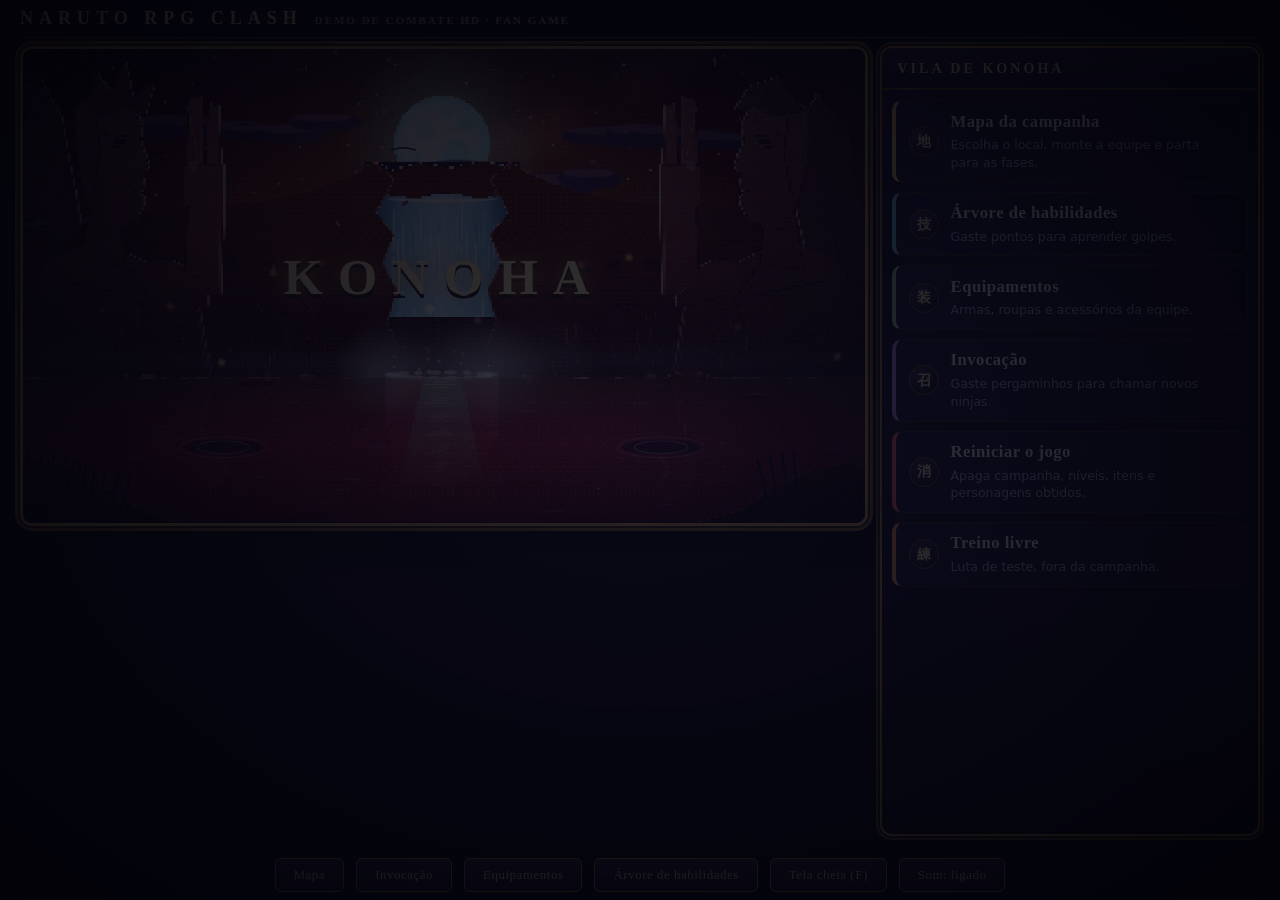
==== naruto-demo.html @ 9f5e8e9f "Animacoes dos inimigos comuns refeitas: salto em arco do lobo, mordida com sacudida, investida, faca" ====
<!doctype html>
<html lang="pt-BR">
<head>
<meta charset="utf-8">
<meta name="viewport" content="width=device-width,initial-scale=1">
<title>Naruto RPG Clash - Demo HD 3</title>
<link rel="stylesheet" href="style.css?v=mvbqlk3g">
</head>
<body>
<div id="app">
<h1>NARUTO RPG CLASH<small>DEMO DE COMBATE HD · FAN GAME</small></h1>
<div id="stage">
  <canvas id="c"></canvas>
  <div class="hud">
    <div class="pl"><canvas class="pt" id="ptS" width="96" height="96"></canvas><div class="inf"><b>SASUKE UCHIHA<i class="kaw" id="kawS" title="Kawarimi pronto: o próximo golpe será evitado">変わり身</i></b>
      <div class="row"><label>HP</label><div class="bar hp"><i class="ghost" id="hpSg" style="width:100%"></i><i class="v" id="hpS" style="width:100%"></i><span class="num" id="hpSn">100</span></div></div>
      <div class="row"><label>CK</label><div class="bar ck"><i class="v" id="ckS" style="width:100%"></i><span class="num" id="ckSn">100</span></div></div></div></div>
    <div class="vs">VS</div>
    <canvas id="ptK" width="96" height="96" hidden></canvas><canvas id="ptG" width="96" height="96" hidden></canvas><canvas id="ptM" width="96" height="96" hidden></canvas><canvas id="ptKa" width="96" height="96" hidden></canvas><canvas id="ptS0" width="96" height="96" hidden></canvas><div class="pl r"><canvas class="pt" id="ptN" width="96" height="96"></canvas><div class="inf"><b>NARUTO UZUMAKI<i class="kaw" id="kawN" title="Kawarimi pronto: o próximo golpe será evitado">変わり身</i></b>
      <div class="row"><label>HP</label><div class="bar hp"><i class="ghost" id="hpNg" style="width:100%"></i><i class="v" id="hpN" style="width:100%"></i><span class="num" id="hpNn">100</span></div></div>
      <div class="row"><label>CK</label><div class="bar ck"><i class="v" id="ckN" style="width:100%"></i><span class="num" id="ckNn">100</span></div></div>
      <div class="row sumrow" id="sumRow"><label>SAPO</label><div class="bar hp sm"><i class="v" id="smV" style="width:100%"></i><span class="num" id="smN">70</span></div></div></div></div>
  </div>
  <div id="banner"><div class="jp"></div><div class="nm"></div><div class="sb"></div></div>
  <div id="dmg"></div>
  <div id="ko"><b>K.O.</b><span>SASUKE VENCEU</span></div>
  <div id="speech"></div>
  <div id="toast"></div>
</div>
<div id="panel"><div id="cmdhead"></div><div id="hand"></div></div>
<div class="ctl"><button id="fsbtn">Tela cheia (F)</button><button id="rst">Resetar luta</button><button id="mute">Som: ligado</button><button id="sprbtn">Sasuke: pixel art</button><button id="nmbtn">Jogar como: Sasuke</button></div>
<div class="note">RPG de turno: escolha um comando no painel (ou tecle o número; Esc volta). Jutsu gasta chakra, Defender corta o próximo dano pela metade e Concentrar recupera chakra. Depois o Naruto contra-ataca. Quem zerar a vida do outro vence.</div>
</div>
<script src="pixel/pixgrid.js?v=mvbqlk3g"></script><script src="pixel/sasuke.js?v=mvbqlk3g"></script><script src="pixel/sasuke-guard.js?v=mvbqlk3g"></script><script src="pixel/sasuke-poses.js?v=mvbqlk3g"></script><script src="pixel/sasuke-idle.js?v=mvbqlk3g"></script><script src="pixel/sasuke-run.js?v=mvbqlk3g"></script><script src="pixel/sasuke-throw.js?v=mvbqlk3g"></script><script src="pixel/sasuke-between.js?v=mvbqlk3g"></script><script src="pixel/naruto.js?v=mvbqlk3g"></script><script src="pixel/naruto-bent.js?v=mvbqlk3g"></script><script src="pixel/naruto-fours.js?v=mvbqlk3g"></script><script src="pixel/naruto-run.js?v=mvbqlk3g"></script><script src="pixel/breath.js?v=mvbqlk3g"></script><script src="pixel/gamabunta.js?v=mvbqlk3g"></script><script src="pixel/sasuke-lv2.js?v=mvbqlk3g"></script><script src="pixel/sakura.js?v=mvbqlk3g"></script><script src="pixel/comuns.js?v=mvbqlk3g"></script><script src="pixel/itens.js?v=mvbqlk3g"></script><script src="pixel/kirigakure.js?v=mvbqlk3g"></script><script src="pixel/kakashi.js?v=mvbqlk3g"></script><script src="pixel/ninken.js?v=mvbqlk3g"></script>
<script src="js/00-data.js?v=mvbqlk3g"></script><script src="js/01-core.js?v=mvbqlk3g"></script>
<script src="js/02-characters.js?v=mvbqlk3g"></script>
<script src="js/03-sprites.js?v=mvbqlk3g"></script>
<script src="js/04-scenery.js?v=mvbqlk3g"></script>
<script src="js/05-poses.js?v=mvbqlk3g"></script>
<script src="js/06-attacks-basic.js?v=mvbqlk3g"></script>
<script src="js/07-soushuken.js?v=mvbqlk3g"></script>
<script src="js/08-mechanics.js?v=mvbqlk3g"></script>
<script src="js/09-curse-seal.js?v=mvbqlk3g"></script>
<script src="js/10-copy-jutsu.js?v=mvbqlk3g"></script>
<script src="js/11-kyubi.js?v=mvbqlk3g"></script>
<script src="js/12-state.js?v=mvbqlk3g"></script>
<script src="js/13-audio.js?v=mvbqlk3g"></script>
<script src="js/14-fx.js?v=mvbqlk3g"></script>
<script src="js/15-render.js?v=mvbqlk3g"></script>
<script src="js/16-commands.js?v=mvbqlk3g"></script><script src="js/17-skilltree.js?v=mvbqlk3g"></script><script src="js/18-inventory.js?v=mvbqlk3g"></script><script src="js/18b-map-art.js?v=mvbqlk3g"></script><script src="js/19-map.js?v=mvbqlk3g"></script><script src="js/20-sakura.js?v=mvbqlk3g"></script><script src="js/21-kakashi.js?v=mvbqlk3g"></script><script src="js/22-demonios.js?v=mvbqlk3g"></script><script src="js/23-gacha.js?v=mvbqlk3g"></script><script src="js/24-fase.js?v=mvbqlk3g"></script><script src="js/25-vila.js?v=mvbqlk3g"></script><script src="js/26-comuns.js?v=mvbqlk3g"></script>
</body>
</html>
---- style.css ----
*{box-sizing:border-box}
body{margin:0;background:#07060f;color:#e9e6ff;font-family:'Trebuchet MS','Segoe UI',sans-serif;min-height:100vh}
#app{max-width:1180px;margin:0 auto;padding:14px 16px 28px}
h1{margin:4px 0 10px;font:800 16px 'Trebuchet MS',Arial,sans-serif;letter-spacing:4px;color:#eef}
h1 small{font:600 11px 'Trebuchet MS',sans-serif;color:#6d6f96;letter-spacing:1px;margin-left:12px}
#stage{position:relative;width:100%;display:flex;flex-direction:column;background:#000;border:1px solid #2a2a48;border-radius:10px;overflow:hidden}
canvas#c{display:block;width:100%;height:auto}
/* ---------- HUD de RPG: placas com retrato, nome, HP e chakra numericos ---------- */
.roleN .hud{flex-direction:row-reverse}
.hud{position:relative;order:-1;display:flex;justify-content:space-between;gap:10px;padding:6px 10px;pointer-events:none;align-items:center;background:#0c0c18;border-bottom:1px solid #2a2a48} /* faixa propria acima do cenario: nao cobre os personagens */
.pl{width:42%;display:flex;gap:8px;align-items:center;padding:0}
.pl.r{flex-direction:row-reverse;text-align:right}
.pt{width:clamp(40px,5.4vw,60px);height:clamp(40px,5.4vw,60px);border-radius:6px;border:2px solid #cfd2ea;background:#000;flex:none;image-rendering:pixelated}
.pl.r .pt{border-color:#e9a25a}
.inf{flex:1;min-width:0}
.pl b{display:block;font:800 clamp(9px,1.1vw,12px) 'Trebuchet MS',Arial,sans-serif;letter-spacing:1.5px;color:#eef;margin-bottom:3px}
.row{display:flex;align-items:center;gap:5px;margin-top:2px}.pl.r .row{flex-direction:row-reverse}
.row label{font:700 8px 'Trebuchet MS',Arial,sans-serif;color:#8d90b8;letter-spacing:.5px;width:20px;flex:none;text-align:center}
.bar{position:relative;flex:1;height:12px;background:#181830;border-radius:3px;overflow:hidden}
.bar.ck{height:5px}
.bar.sm{height:6px}
.bar i{position:absolute;left:0;top:0;bottom:0;transition:width .35s}
.bar i.ghost{background:#ffd23a;transition:width .9s .5s}
.hp i.v{background:#4cc35a}
.ck i.v{background:#3f8cff}
.sm i.v{background:#e0902a}
.bar .num{position:absolute;left:0;right:0;top:50%;transform:translateY(-50%);text-align:center;font:800 9px 'Trebuchet MS',Arial,sans-serif;color:#fff;text-shadow:0 1px 1px #000,0 0 2px #000}
.bar.ck .num{display:none}
.pl.r .bar i{left:auto;right:0}
.roleN .pl .bar i{left:auto;right:0}.roleN .pl.r .bar i{left:0;right:auto}
.roleN .pl{flex-direction:row-reverse;text-align:right}.roleN .pl .row{flex-direction:row-reverse}
.roleN .pl.r{flex-direction:row;text-align:left}.roleN .pl.r .row{flex-direction:row}
.sumrow{display:none}.sumrow.on{display:flex}.sumrow label{color:#ffb347}
.vs{font:800 12px 'Trebuchet MS',Arial,sans-serif;letter-spacing:2px;color:#6d6f96}
#banner{position:absolute;left:0;top:26%;width:100%;pointer-events:none;opacity:0;padding-left:5%}
#banner.on{animation:ban 1.7s cubic-bezier(.2,.9,.2,1) forwards}
#banner .jp{font:900 clamp(40px,9vw,112px)/1 'Yu Mincho','MS Mincho','Noto Serif JP',serif;color:#fff;text-shadow:0 0 14px var(--bc),0 0 34px var(--bc),4px 4px 0 #000;transform:skewX(-8deg);display:inline-block}
#banner .nm{font:900 italic clamp(16px,3vw,36px) 'Arial Black',Impact,sans-serif;letter-spacing:4px;color:var(--bc);text-shadow:0 3px 0 #000,0 0 12px var(--bc);margin-top:2px;padding-left:6px}
#banner .sb{font:700 clamp(10px,1.4vw,16px) 'Trebuchet MS',sans-serif;color:#cfd6ff;letter-spacing:3px;text-transform:uppercase;padding-left:8px;text-shadow:0 2px 0 #000}
@keyframes ban{0%{opacity:0;transform:translateX(-80px)}12%{opacity:1;transform:translateX(0)}78%{opacity:1;transform:translateX(18px)}100%{opacity:0;transform:translateX(70px)}}
#dmg{position:absolute;left:70%;top:34%;font:900 italic clamp(30px,6vw,80px) 'Arial Black',Impact,sans-serif;color:#fff35a;-webkit-text-stroke:3px #000;paint-order:stroke fill;text-shadow:0 5px 0 #b02a00;opacity:0;pointer-events:none}
#dmg.on{animation:dm 1.3s ease-out forwards}
@keyframes dm{0%{opacity:0;transform:scale(2.4) translateY(10px)}12%{opacity:1;transform:scale(1) translateY(0)}70%{opacity:1;transform:translateY(-28px)}100%{opacity:0;transform:translateY(-48px)}}
#ko{position:absolute;left:0;right:0;top:30%;text-align:center;pointer-events:none;opacity:0}
#ko.on{animation:koa 3.2s ease-out forwards}
#ko b{display:block;font:900 italic clamp(60px,14vw,170px)/1 'Arial Black',Impact,sans-serif;color:#ff3b2e;-webkit-text-stroke:5px #000;paint-order:stroke fill;text-shadow:0 8px 0 #7a0a00,0 0 40px #ff3b2e}
#ko span{display:block;font:900 italic clamp(14px,3vw,34px) 'Arial Black',sans-serif;letter-spacing:6px;color:#fff;text-shadow:0 3px 0 #000,0 0 14px #7fd4ff;margin-top:6px}
@keyframes koa{0%{opacity:0;transform:scale(2.6)}10%{opacity:1;transform:scale(1)}16%{transform:scale(1.06)}22%{transform:scale(1)}85%{opacity:1}100%{opacity:.0;transform:scale(1)}}
#toast{position:absolute;left:50%;bottom:10px;transform:translateX(-50%);background:#000c;border:1px solid #6a5fb0;padding:6px 14px;border-radius:20px;font-size:13px;opacity:0;transition:opacity .25s;pointer-events:none}
#toast.on{opacity:1}
#speech{position:absolute;left:31%;top:18%;transform:translate(-50%,6px) scale(.8);background:#fff;color:#111;border:3px solid #000;border-radius:14px;padding:8px 16px;font:900 italic clamp(12px,2vw,24px) 'Arial Black',sans-serif;opacity:0;pointer-events:none;transition:opacity .18s,transform .18s;z-index:6;white-space:normal;width:max-content;max-width:64%;text-align:center;line-height:1.12}
#speech:after{content:'';position:absolute;left:var(--tl,34px);margin-left:-9px;bottom:-15px;border:9px solid transparent;border-top:12px solid #000;border-bottom:0}
#speech.on{opacity:1;transform:translate(-50%,0) scale(1)}
/* ---------- painel de comandos de RPG ---------- */
#panel{margin-top:12px;background:#0c0c18;border:1px solid #2a2a48;border-radius:10px;overflow:hidden}
#cmdhead{display:flex;align-items:center;gap:10px;padding:8px 14px;border-bottom:1px solid #2a2a48;font:800 12px 'Trebuchet MS',Arial,sans-serif;letter-spacing:2px;color:#eef;text-transform:uppercase}
#cmdhead span{margin-left:auto;font:600 11px 'Trebuchet MS',sans-serif;letter-spacing:.5px;color:#7d80a8;text-transform:none}
#cmdhead .back{pointer-events:auto;cursor:pointer;background:#232346;color:#fff;border:1px solid #5a5a9a;border-radius:6px;padding:5px 12px;font:800 12px 'Trebuchet MS',Arial,sans-serif;letter-spacing:.5px}
#cmdhead .back:hover{background:#34346a}
#cmdhead .back small{opacity:.6;font-weight:600;margin-left:4px}
#hand{display:grid;grid-template-columns:repeat(auto-fill,minmax(250px,1fr));gap:8px;padding:10px}
#hand .cmd{display:grid;grid-template-columns:28px 1fr auto;align-items:center;gap:10px;min-width:0;background:#15152a;border:1px solid #2a2a48;border-left:4px solid var(--cc,#7fd4ff);border-radius:7px;padding:8px 10px;cursor:pointer;transition:background .12s,border-color .12s;user-select:none;color:#eae6ff;text-align:left}
#hand .cmd:hover:not(:disabled){background:#1f1f3c;border-color:var(--cc,#7fd4ff)}
#hand .cmd:disabled{opacity:.38;cursor:default}
#hand .cmd .ic{width:24px;height:24px;border-radius:5px;background:#0a0a16;color:var(--cc,#7fd4ff);display:grid;place-items:center;font:800 12px 'Trebuchet MS',Arial,sans-serif}
#hand .cmd .tx{min-width:0}
#hand .cmd .tx b{display:block;font:800 13px 'Trebuchet MS',Arial,sans-serif;color:#fff;line-height:1.2}
#hand .cmd .tx small{display:block;margin-top:2px;font:400 11px/1.3 system-ui,sans-serif;color:#8f93bd}
#hand .cmd .cost{border-radius:5px;padding:2px 7px;background:#12284e;font:800 12px 'Trebuchet MS',Arial,sans-serif;color:#cfe8ff;text-align:center;line-height:1.1}
#hand .cmd .cost em{display:block;font:700 8px 'Trebuchet MS',sans-serif;letter-spacing:1px;color:#7fb4ff;font-style:normal}
.ctl{display:flex;justify-content:center;gap:10px;margin-top:16px;font-size:13px}
.ctl button{background:#1a1536;color:#cfc9ff;border:1px solid #5a4fa0;border-radius:6px;padding:6px 14px;cursor:pointer;font:inherit}
.ctl button:hover{background:#2a2350}
.note{text-align:center;color:#7d78a8;font-size:12px;margin-top:10px}
.kaw{display:none;margin-left:6px;padding:0 5px;font:800 9px 'Trebuchet MS',sans-serif;font-style:normal;letter-spacing:.5px;color:#2a1a08;background:#c9b27a;border-radius:3px;vertical-align:middle;text-shadow:none}
.kaw.on{display:inline-block}

#hand .cmd .tx b .el{font-style:normal;font:700 9px 'Trebuchet MS',Arial,sans-serif;letter-spacing:.5px;margin-left:8px;padding:1px 6px;border-radius:9px;color:var(--ec);border:1px solid var(--ec);vertical-align:middle;text-transform:uppercase}
/* ---------- arvore de habilidades (estilo RPG: medalhoes, linhas de energia, moldura dourada) ---------- */
#tree{position:fixed;inset:0;z-index:50;background:radial-gradient(#0a0a1acc,#020208f2);display:flex;align-items:center;justify-content:center;padding:12px}
#tree[hidden]{display:none}
#tree .tbox{width:min(1320px,96vw);height:min(840px,94vh);display:flex;flex-direction:column;background:radial-gradient(ellipse at 40% 30%,#1a1634,#0b0a18 70%);border:3px solid #b8924a;border-radius:14px;box-shadow:0 0 0 2px #2a1d08,0 0 0 5px #6e5424,0 0 50px #000;overflow:hidden}
#tree .thead{display:flex;align-items:center;gap:18px;padding:10px 16px;background:linear-gradient(#2a2140,#14102a);border-bottom:2px solid #6e5424;flex-wrap:wrap}
#tree .tabs{display:flex;gap:6px}
#tree .tab{background:#1a1630;color:#b9a97a;border:1px solid #6e5424;border-radius:4px;padding:6px 16px;font:700 13px Georgia,'Times New Roman',serif;cursor:pointer;letter-spacing:1px}
#tree .tab.on{background:linear-gradient(#6e5424,#3f300f);color:#ffe9b0;border-color:#e0b860}
#tree .lvl{display:flex;flex-direction:column;gap:3px;min-width:160px}
#tree .lvl b{font:700 15px Georgia,serif;color:#ffe9b0}
#tree .xp{height:8px;background:#0a0814;border:1px solid #6e5424;border-radius:4px;overflow:hidden}
#tree .xp i{display:block;height:100%;background:linear-gradient(#ffd97a,#c8801e)}
#tree .lvl small,#tree .pts small{color:#a89a78;font:600 10px Georgia,serif}
#tree .pts{text-align:center}#tree .pts b{display:block;font:700 24px Georgia,serif;color:#9ff0b8;line-height:1;text-shadow:0 0 10px #3fd070}
#tree .x{margin-left:auto;background:#2a1d08;color:#ffe9b0;border:1px solid #b8924a;border-radius:4px;padding:6px 12px;font:700 12px Georgia,serif;cursor:pointer}
#tree .tmain{display:flex;flex:1;min-height:0}#tree .tscroll{overflow:auto;flex:1;min-width:0}
#tree .tcanvas{position:relative;margin:0 auto}
#tree svg{position:absolute;left:0;top:0;pointer-events:none}
#tree svg path{fill:none;stroke:#3a3452;stroke-width:4;stroke-linecap:round}
#tree svg path.open{stroke:#b8924a;stroke-dasharray:2 7}
#tree svg path.on{stroke:#ffd97a;filter:drop-shadow(0 0 4px #ffb400)}
#tree .bh{position:absolute;top:14px;text-align:center;font:700 13px Georgia,serif;letter-spacing:3px;color:#b8924a;text-transform:uppercase}
#tree .bh:after{content:'';display:block;margin:6px auto 0;width:40px;height:2px;background:linear-gradient(90deg,transparent,#b8924a,transparent)}
#tree .nd{position:absolute;display:flex;flex-direction:column;align-items:center;gap:5px;background:none;border:0;padding:0;cursor:pointer;color:#e8e0c8}
#tree .nd b{font:700 12px Georgia,serif;text-align:center;line-height:1.15;max-width:118px;text-shadow:0 1px 3px #000}
#tree .orb{position:relative;width:70px;height:70px;border-radius:50%;display:grid;place-items:center;background:radial-gradient(circle at 35% 30%,color-mix(in srgb,var(--ec) 55%,#fff 10%),color-mix(in srgb,var(--ec) 40%,#0a0814) 60%,#0a0814);border:4px solid #6e5424;box-shadow:inset 0 0 14px #000,0 4px 10px #000;transition:transform .12s}
#tree .nd:hover .orb{transform:scale(1.08)}
#tree .gl{font:700 30px 'Yu Mincho','MS Mincho','Noto Serif JP',serif;color:#fff;text-shadow:0 0 8px var(--ec),0 2px 0 #000}
#tree .lv{position:absolute;right:-4px;bottom:-4px;min-width:22px;height:22px;border-radius:11px;background:#14102a;border:2px solid #6e5424;color:#ffe9b0;font:700 11px Georgia,serif;display:grid;place-items:center;font-style:normal}
#tree .nd.got .orb{border-color:#ffd97a;box-shadow:inset 0 0 14px #000,0 0 14px #ffb400aa}
#tree .nd.can .orb{border-color:#ffd97a;animation:orbp 1.4s ease-in-out infinite}
#tree .nd.can .lv{border-color:#ffd97a;background:#4a3508}
#tree .nd.lock .orb{filter:grayscale(.85) brightness(.5)}
#tree .nd.lock b{opacity:.55}
#tree .nd.sel .orb{outline:3px solid #fff;outline-offset:3px}
@keyframes orbp{0%,100%{box-shadow:inset 0 0 14px #000,0 0 6px #ffb40066}50%{box-shadow:inset 0 0 14px #000,0 0 22px #ffb400}}
#tree .tdev{display:flex;gap:8px;padding:6px 14px;background:#0a0814;justify-content:flex-end}
#tree .tdev button{background:transparent;color:#6d6f96;border:1px dashed #3a3a60;border-radius:4px;padding:3px 9px;font:600 10px Georgia,serif;cursor:pointer}
#tree .tside{width:400px;flex:none;overflow:auto;padding:16px 18px;border-left:2px solid #6e5424;background:linear-gradient(#1c1736,#100c22)}
#tree .pv{position:relative;border:2px solid #6e5424;border-radius:8px;background:#000;overflow:hidden;aspect-ratio:16/9}
#tree .pv canvas{display:block;width:100%;height:100%}
#tree .pvmsg{display:grid;place-items:center;height:100%;color:#a89a78;font:600 12px Georgia,serif;text-align:center;padding:10px}
#tree .pvtag{position:absolute;left:8px;top:6px;font:700 9px Georgia,serif;letter-spacing:2px;color:#ffe9b0;background:#000a;padding:2px 6px;border-radius:3px}
#tree .tside h3{margin:14px 0 6px;font:700 22px Georgia,serif;color:#ffe9b0}
#tree .chips{display:flex;gap:6px;margin-bottom:10px}#tree .chips .el{margin:0}
#tree .desc{margin:0 0 6px;font:400 14px/1.45 Georgia,serif;color:#e0d8c0}
#tree .tipo{margin:0 0 12px;font:italic 12px Georgia,serif;color:#a89a78}
#tree .stats{display:grid;grid-template-columns:repeat(4,1fr);gap:6px;margin-bottom:10px}
#tree .stats div{background:#0a0814;border:1px solid #3a2f14;border-radius:6px;padding:6px 4px;text-align:center}
#tree .stats small{display:block;font:600 9px Georgia,serif;color:#a89a78;text-transform:uppercase;letter-spacing:.5px}
#tree .stats b{font:700 15px Georgia,serif;color:#ffe9b0}
#tree .elx{display:flex;flex-direction:column;gap:3px;margin-bottom:10px;font:600 12px Georgia,serif;color:#a89a78}
#tree .elx .g{color:#9ff0b8}#tree .elx .r{color:#ff9a8a}
#tree .req small{font:600 10px Georgia,serif;color:#a89a78;text-transform:uppercase;letter-spacing:1px}
#tree .req ul{list-style:none;margin:4px 0 14px;padding:0;font:600 12px Georgia,serif}
#tree .req li:before{content:'● ';font-size:9px}#tree .req li.y{color:#9ff0b8}#tree .req li.n{color:#ff9a8a}
#tree .act{margin-top:4px}
#tree .tdev .lg{margin-right:auto;font:600 10px Georgia,serif;color:#a89a78;display:flex;align-items:center;gap:6px}
#tree .tdev .lg i{display:inline-block;width:10px;height:10px;border-radius:50%;margin-left:8px}
#tree .tdev .lg .a{background:#ffd97a}#tree .tdev .lg .b{background:#3fd070}#tree .tdev .lg .c{background:#444}

/* ---------- equipamentos e mochila ---------- */
#inv{position:fixed;inset:0;z-index:50;background:radial-gradient(#0a0a1acc,#020208f2);display:flex;align-items:center;justify-content:center;padding:12px}
#inv[hidden]{display:none}
#inv .ibox{width:min(1180px,96vw);height:min(760px,94vh);display:flex;flex-direction:column;background:radial-gradient(ellipse at 40% 30%,#1a1634,#0b0a18 70%);border:3px solid #b8924a;border-radius:14px;box-shadow:0 0 0 2px #2a1d08,0 0 0 5px #6e5424,0 0 50px #000;overflow:hidden}
#inv .thead{display:flex;align-items:center;gap:18px;padding:10px 16px;background:linear-gradient(#2a2140,#14102a);border-bottom:2px solid #6e5424}
#inv .tabs{display:flex;gap:6px}
#inv .tab{background:#1a1630;color:#b9a97a;border:1px solid #6e5424;border-radius:4px;padding:6px 16px;font:700 13px Georgia,serif;cursor:pointer;letter-spacing:1px}
#inv .tab.on{background:linear-gradient(#6e5424,#3f300f);color:#ffe9b0;border-color:#e0b860}
#inv .ryo{text-align:center;margin-left:12px}#inv .ryo b{display:block;font:700 22px Georgia,serif;color:#ffd97a;line-height:1}#inv .ryo small{color:#a89a78;font:600 10px Georgia,serif}
#inv .x{margin-left:auto;background:#2a1d08;color:#ffe9b0;border:1px solid #b8924a;border-radius:4px;padding:6px 12px;font:700 12px Georgia,serif;cursor:pointer}
#inv .imain{display:flex;flex:1;min-height:0}
#inv .ileft{width:430px;flex:none;padding:16px 18px;border-right:2px solid #6e5424;overflow:auto;background:linear-gradient(#1c1736,#100c22)}
#inv .who{display:flex;align-items:center;gap:14px;margin-bottom:14px}
#inv .who canvas{width:84px;height:84px;border:3px solid #b8924a;border-radius:8px;image-rendering:pixelated;background:#000}
#inv .who h3{margin:0;font:700 20px Georgia,serif;color:#ffe9b0}#inv .who small{color:#a89a78;font:600 12px Georgia,serif}
#inv .slots{display:flex;flex-direction:column;gap:8px;margin-bottom:14px}
#inv .slot{position:relative;display:flex;align-items:center;gap:12px;text-align:left;background:#0e0c1e;border:2px solid var(--rc);border-radius:8px;padding:8px 12px;cursor:pointer;color:#e8e0c8}
#inv .slot:hover{background:#171432}
#inv .slot .si{width:46px;height:46px;border-radius:50%;display:grid;place-items:center;background:radial-gradient(circle at 35% 30%,#3a3050,#0a0814);border:2px solid var(--rc);font:700 24px 'Yu Mincho','MS Mincho',serif;color:#fff}
#inv .slot:not(.full) .si{color:#6e5424;font-size:22px}
#inv .slot small{display:block;font:600 10px Georgia,serif;color:#a89a78;text-transform:uppercase;letter-spacing:1px}
#inv .slot b{display:block;font:700 14px Georgia,serif;color:#fff}#inv .slot em{display:block;font:italic 11px Georgia,serif;color:#9ff0b8;font-style:normal}
#inv .slot .rm{position:absolute;right:10px;top:8px;color:#a89a78;font-style:normal;font-size:12px}
#inv .sum{background:#0a0814;border:1px solid #3a2f14;border-radius:8px;padding:10px 14px}
#inv h5{margin:0 0 8px;font:700 11px Georgia,serif;color:#b8924a;text-transform:uppercase;letter-spacing:2px}
#inv .sum .row{display:flex;justify-content:space-between;padding:3px 0;font:600 13px Georgia,serif;color:#cfc6a8;border-bottom:1px solid #1c1730}
#inv .sum .row b{color:#ffe9b0}#inv .sum .row i{font-style:normal;font-weight:700}#inv .up{color:#9ff0b8}#inv .dn{color:#ff9a8a}
#inv .iright{flex:1;min-width:0;display:flex;flex-direction:column;padding:16px 18px}
#inv .grid{display:grid;grid-template-columns:repeat(auto-fill,minmax(150px,1fr));gap:10px;overflow:auto;flex:1;align-content:start}
#inv .it{position:relative;display:flex;flex-direction:column;align-items:center;gap:3px;background:#0e0c1e;border:2px solid var(--rc);border-radius:10px;padding:12px 6px 8px;cursor:pointer;color:#e8e0c8}
#inv .it:hover{background:#171432}#inv .it.sel{outline:3px solid #fff;outline-offset:2px}#inv .it.no{opacity:.4}
#inv .it .gi{width:50px;height:50px;border-radius:50%;display:grid;place-items:center;background:radial-gradient(circle at 35% 30%,#3a3050,#0a0814);border:2px solid var(--rc);font:700 26px 'Yu Mincho','MS Mincho',serif;color:#fff;margin-bottom:3px}
#inv .it b{font:700 12px Georgia,serif;text-align:center;line-height:1.15}#inv .it small{font:600 10px Georgia,serif;color:#a89a78}
#inv .it .qt{position:absolute;right:8px;top:6px;font:700 12px Georgia,serif;color:#ffd97a;font-style:normal}
#inv .idet{display:flex;align-items:center;gap:14px;border-top:2px solid #6e5424;margin-top:12px;padding-top:12px;min-height:100px}
#inv .idet h4{margin:0 0 2px;font:700 17px Georgia,serif}#inv .idet small,#inv .hint{color:#a89a78;font:600 11px Georgia,serif;margin:0}
#inv .idet p{margin:5px 0 0;font:400 13px Georgia,serif;color:#cfc6a8}#inv .idet .eff{color:#9ff0b8;font-weight:600}
#inv .dtx{flex:1}
#inv .learn{background:linear-gradient(#e0b860,#9a6e1e);color:#241606;border:2px solid #ffe9b0;border-radius:6px;padding:9px 18px;font:700 14px Georgia,serif;cursor:pointer}
#inv .why{color:#e8b050;font:700 12px Georgia,serif}#inv .why.lock{margin:10px 0 0}
#inv .tdev{display:flex;gap:8px;padding:6px 14px;background:#0a0814;justify-content:flex-end}
#inv .tdev button{background:transparent;color:#6d6f96;border:1px dashed #3a3a60;border-radius:4px;padding:3px 9px;font:600 10px Georgia,serif;cursor:pointer}

/* ---------- mapa da campanha ---------- */
#map{position:fixed;inset:0;z-index:60;background:radial-gradient(#0a0a1acc,#020208f2);display:flex;align-items:center;justify-content:center;padding:12px}
#map[hidden]{display:none}
#map .mbox{width:min(1380px,98vw);height:min(800px,96vh);display:flex;flex-direction:column;background:#0b0a18;border:3px solid #b8924a;border-radius:14px;box-shadow:0 0 0 2px #2a1d08,0 0 0 5px #6e5424,0 0 50px #000;overflow:hidden}
#map .thead{display:flex;align-items:center;gap:20px;padding:10px 16px;background:linear-gradient(#2a2140,#14102a);border-bottom:2px solid #6e5424}
#map .thead h2{margin:0;font:700 18px Georgia,serif;color:#ffe9b0;letter-spacing:2px}
#map .ryo{text-align:center}#map .ryo b{display:block;font:700 20px Georgia,serif;color:#ffd97a;line-height:1}#map .ryo small{color:#a89a78;font:600 10px Georgia,serif}
#map .ptl{display:flex;gap:16px;font:600 13px Georgia,serif;color:#cfc6a8}#map .ptl b{color:#ffe9b0}#map .ptl i{font-style:normal;color:#9ff0b8}
#map .x{margin-left:auto;background:#2a1d08;color:#ffe9b0;border:1px solid #b8924a;border-radius:4px;padding:6px 12px;font:700 12px Georgia,serif;cursor:pointer}
#map .mmain{display:flex;flex:1;min-height:0}
#map .mwrap{flex:1;min-width:0;display:flex;align-items:center;justify-content:center;background:#06101e}
#map canvas{width:100%;height:auto;max-height:100%;display:block}
#map .mside{width:380px;flex:none;padding:16px 18px;border-left:2px solid #6e5424;background:linear-gradient(#1c1736,#100c22);overflow:auto}
#map .mside h3{margin:0 0 6px;font:700 24px Georgia,serif;color:#ffe9b0}
#map .tag{display:inline-block;font:700 10px Georgia,serif;letter-spacing:2px;text-transform:uppercase;padding:2px 9px;border-radius:10px;margin-bottom:10px;border:1px solid}
#map .tag.cleared{color:#9ff0b8;border-color:#2c8a4c}#map .tag.open{color:#ffd97a;border-color:#b8924a}#map .tag.locked{color:#a8a8b8;border-color:#555}
#map .desc{margin:0 0 12px;font:400 14px/1.45 Georgia,serif;color:#e0d8c0}
#map .enc{background:#0a0814;border:1px solid #3a2f14;border-radius:8px;padding:10px 14px;margin-bottom:12px}
#map .enc small,#map .lab{font:600 10px Georgia,serif;color:#a89a78;text-transform:uppercase;letter-spacing:1px}
#map .enc h4{margin:2px 0 6px;font:700 17px Georgia,serif;color:#fff}#map .enc .lvl{font:600 11px Georgia,serif;color:#ffd97a;margin-left:6px}
#map .chips{display:flex;gap:6px;margin-bottom:8px}
#map .el{font-style:normal;font:700 9px Georgia,serif;padding:1px 7px;border-radius:9px;color:var(--ec);border:1px solid var(--ec);text-transform:uppercase}
#map .stats{display:grid;grid-template-columns:repeat(4,1fr);gap:6px;margin-bottom:8px}
#map .stats div{background:#14102a;border-radius:6px;padding:5px 2px;text-align:center}#map .stats small{display:block;font:600 9px Georgia,serif;color:#a89a78}#map .stats b{font:700 14px Georgia,serif;color:#ffe9b0}
#map .tip{margin:0;font:italic 12px Georgia,serif;color:#9ff0b8}
#map .party{display:grid;grid-template-columns:1fr 1fr;gap:6px;margin:6px 0 14px}
#map .hero{background:#0e0c1e;border:2px solid #3a2f14;border-radius:8px;padding:8px;text-align:left;color:#e8e0c8;font-family:Georgia,serif;cursor:pointer}
#map .hero b{display:block;font-size:14px}#map .hero small{color:#a89a78;font-size:11px}
#map .hero.on{border-color:#ffd97a;background:#2a2108}#map .hero.empty{opacity:.4;cursor:default;border-style:dashed}
#map .act{display:flex;flex-direction:column;gap:8px}
#map .learn{background:linear-gradient(#e0b860,#9a6e1e);color:#241606;border:2px solid #ffe9b0;border-radius:6px;padding:10px 18px;font:700 14px Georgia,serif;cursor:pointer}
#map .learn.alt{background:linear-gradient(#5a5a9a,#34346a);color:#fff;border-color:#9a9ad0}
#map .why{color:#e8b050;font:700 12px Georgia,serif}#map .hint{color:#a89a78;font:600 12px Georgia,serif}
#map .tdev{display:flex;gap:8px;padding:6px 14px;background:#0a0814;justify-content:flex-end}
#map .tdev .lg{margin-right:auto;font:600 10px Georgia,serif;color:#a89a78;display:flex;align-items:center;gap:6px}
#map .tdev .lg i{display:inline-block;width:10px;height:10px;border-radius:50%;margin-left:8px}#map .tdev .lg .a{background:#ffd97a}#map .tdev .lg .b{background:#fff2c0}#map .tdev .lg .c{background:#444}
#map .tdev button{background:transparent;color:#6d6f96;border:1px dashed #3a3a60;border-radius:4px;padding:3px 9px;font:600 10px Georgia,serif;cursor:pointer}

/* raridade na arvore: anel do medalhao na cor da raridade */
#tree .orb{border-color:var(--rc,#6e5424)}
#tree .nd.got .orb{border-color:var(--rc);box-shadow:inset 0 0 14px #000,0 0 14px var(--rc)}
#tree .nd.can .orb{border-color:var(--rc)}
#tree .nd .rr{font:700 10px Georgia,serif;color:var(--rc);letter-spacing:.5px}

#map .stats{grid-template-columns:repeat(3,1fr)}
/* ---------- layout de PC em tela cheia: o cenario ocupa o maximo da tela e os comandos ficam numa coluna a direita ---------- */
html,body{height:100%}
body{overflow:hidden}
#app{max-width:none;height:100vh;margin:0;padding:8px 12px;display:grid;grid-template-columns:auto minmax(320px,380px);grid-template-rows:auto minmax(0,1fr) auto;gap:8px 12px;justify-content:center;align-content:start}
#app>h1{grid-column:1/-1;margin:0}
#stage{grid-column:1;grid-row:2;align-self:start;width:min(calc(100vw - 440px),calc((100vh - 190px)*16/9))}
canvas#c{width:100%;height:auto}
#app>.ctl{flex-wrap:wrap}
#panel{grid-column:2;grid-row:2;margin-top:0;display:flex;flex-direction:column;min-height:0;max-height:calc(100vh - 110px)}
#hand{grid-template-columns:1fr;overflow:auto;flex:1;min-height:0}
#app>.ctl{grid-column:1/-1;grid-row:3;margin-top:0}
#app>.note{display:none}
#tree .tbox,#inv .ibox,#map .mbox{width:calc(100vw - 24px);height:calc(100vh - 24px)}
#map .mside,#tree .tside{width:420px}
.crar{font-style:normal;font-size:10px;font-weight:700;letter-spacing:.04em;text-transform:uppercase;color:var(--rc);border:1px solid var(--rc);border-radius:4px;padding:0 5px;margin-left:4px;vertical-align:middle;background:rgba(0,0,0,.3)}
#map .hero .crar{display:inline-block;margin:3px 0 0}

/* invocacao (gacha) */
#gacha{position:fixed;inset:0;z-index:62;background:radial-gradient(#0a0a1acc,#020208f2);display:flex;align-items:center;justify-content:center;padding:12px}
#gacha[hidden]{display:none}
#gacha .gbox{width:min(1100px,98vw);height:min(680px,96vh);display:flex;flex-direction:column;background:#0b0a18;border:3px solid #b8924a;border-radius:14px;box-shadow:0 0 0 2px #2a1d08,0 0 0 5px #6e5424,0 0 50px #000;overflow:hidden}
#gacha .thead{display:flex;align-items:center;gap:20px;padding:10px 16px;background:linear-gradient(#2a2140,#14102a);border-bottom:2px solid #6e5424}
#gacha .thead h2{margin:0;font:700 18px Georgia,serif;color:#ffe9b0;letter-spacing:2px;flex:1}
#gacha .gscr{text-align:center;color:#ffe9b0}#gacha .gscr b{font:700 22px Georgia,serif;display:block}#gacha .gscr small{color:#a89868}
#gacha .x{background:#2a1d08;color:#ffe9b0;border:1px solid #6e5424;border-radius:8px;padding:6px 12px;cursor:pointer}
#gacha .gmain{flex:1;display:flex;gap:14px;padding:14px;min-height:0;flex-wrap:wrap;overflow:auto}
#gacha .gleft{flex:2 1 420px;display:flex;flex-direction:column;gap:12px;min-width:0}
#gacha .gres{flex:1;display:flex;flex-wrap:wrap;gap:10px;align-content:flex-start;justify-content:center;padding:10px;background:#100e20;border:1px solid #3a2f14;border-radius:10px;min-height:200px}
#gacha .gc{width:104px;display:flex;flex-direction:column;align-items:center;gap:2px;padding:8px 4px;background:#171430;border:2px solid var(--rc);border-radius:10px;box-shadow:0 0 14px var(--rc);animation:gcin .45s both;animation-delay:var(--d)}
#gacha .gc.new{background:#241c10}#gacha .gc b{color:#fff;font-size:13px}#gacha .gc em{font-style:normal;font-size:11px}#gacha .gc small{color:#c8c0a0;font-size:10px}
@keyframes gcin{from{opacity:0;transform:scale(.4) rotate(-8deg)}to{opacity:1;transform:none}}
#gacha .gpt{width:64px;height:64px;image-rendering:pixelated;background:#0a0818;border-radius:8px}
#gacha .gact{display:flex;gap:10px}#gacha .gact button{flex:1}#gacha .gact small{display:block;opacity:.7;font-size:11px}
#gacha .gact button:disabled{opacity:.4;cursor:not-allowed}
#gacha .gside{flex:1 1 280px;min-width:0;color:#d8d0b8}#gacha .gside h4{margin:4px 0 6px;color:#ffe9b0;font-family:Georgia,serif}
#gacha .pity{margin-bottom:8px}#gacha .pity small{color:#a89868}#gacha .pity b{display:block;color:#fff}
#gacha .bar{height:8px;background:#201a30;border-radius:5px;overflow:hidden;margin-top:3px}#gacha .bar i{display:block;height:100%;background:#4aa8ff}#gacha .bar.leg i{background:#ffa43a}
#gacha .hint{color:#a89f84;font-size:12px;line-height:1.4}
#gacha .glist{display:flex;flex-wrap:wrap;gap:8px}
#gacha .gr{width:96px;display:flex;flex-direction:column;align-items:center;padding:6px 3px;background:#14112a;border:1px solid var(--rc);border-radius:8px;font-size:11px;text-align:center}
#gacha .gr.lk{opacity:.5;filter:grayscale(.7)}#gacha .gr b{color:#fff}#gacha .gr em{font-style:normal}#gacha .gr small{color:#c8c0a0}

/* fases em duelos */
#map .foes{display:flex;flex-direction:column;gap:6px;margin:8px 0}
#map .foe{display:flex;align-items:center;gap:8px;background:#0e0c1e;border:1px solid #3a2f14;border-radius:8px;padding:6px 8px}
#map .foe .fi{flex:1;min-width:0}#map .foe .fi b{display:block;color:#fff;font-size:13px}#map .foe .fi small{color:#a89a78;font-size:11px}
#map .foe select{background:#1a1530;color:#ffe9b0;border:1px solid #6e5424;border-radius:6px;padding:4px;font-size:12px}
#map .foe .learn{padding:5px 10px;font-size:12px}
#map .foe.done{opacity:.5}#map .foe .ok{color:#7ad070;font-size:12px}
#map .tm{display:grid;grid-template-columns:1fr 1fr;gap:6px;margin:6px 0 12px}
#map .tu{background:#0e0c1e;border:1px solid #3a2f14;border-radius:8px;padding:6px 8px}#map .tu b{color:#fff;font-size:13px;display:block}#map .tu small{color:#a89a78;font-size:11px}
#map .tu .bar{height:6px;background:#201a30;border-radius:4px;overflow:hidden;margin-top:3px}#map .tu .bar i{display:block;height:100%;background:#7ad070}
#map .tu.dead{opacity:.45;filter:grayscale(1)}

/* icones de itens */
.ico{image-rendering:pixelated;width:100%;height:100%;object-fit:contain;display:block}
.ico.sm{width:28px;height:28px;display:inline-block;vertical-align:middle}.ico.big{width:64px;height:64px;float:left;margin:0 12px 6px 0;background:radial-gradient(circle at 35% 30%,#3a3050,#0a0814);border:2px solid #6e5424;border-radius:10px;padding:4px}
#inv .slot .si,#inv .it .gi{border-radius:10px;padding:5px;box-shadow:0 0 10px -2px var(--rc),inset 0 0 8px #000;font-size:22px}
#inv .slot .si{width:50px;height:50px}#inv .it .gi{width:58px;height:58px}
#map .lt{display:inline-flex;align-items:center;margin-left:6px;color:#ffd97a}

/* confirmacao e efeito de invocacao */
#gcf{position:absolute;inset:0;z-index:5;background:#000a;display:flex;align-items:center;justify-content:center}
#gcf .gcfbox{background:linear-gradient(#241c3a,#120e22);border:2px solid #b8924a;border-radius:12px;padding:22px 28px;max-width:380px;text-align:center;color:#e8e0c8;box-shadow:0 0 0 3px #2a1d08,0 10px 40px #000;animation:gcin .25s both}
#gcf h3{margin:0 0 10px;font:700 22px Georgia,serif;color:#ffe9b0}#gcf p{margin:6px 0;font-size:14px}#gcf .sm{font-size:12px;color:#a89f84}#gcf b{color:#ffd97a}
#gcf .gcfact{display:flex;gap:10px;margin-top:16px}#gcf .gcfact button{flex:1}
#gsum{position:absolute;inset:0;z-index:6;cursor:pointer;transition:opacity .4s}#gsum.out{opacity:0;pointer-events:none}#gsum canvas{width:100%;height:100%;display:block}
#gsum button{position:absolute;right:18px;bottom:16px;background:#1a1530cc;color:#ffe9b0;border:1px solid #6e5424;border-radius:8px;padding:6px 14px;cursor:pointer}
#gacha .gc{position:relative;overflow:visible}
#gacha .gc .gb{position:absolute;inset:-14px;border-radius:50%;background:radial-gradient(circle,var(--rc),transparent 65%);opacity:0;pointer-events:none;animation:gcburst .9s ease-out both;animation-delay:var(--d);z-index:-1}
@keyframes gcburst{0%{opacity:0;transform:scale(.3)}25%{opacity:.9}100%{opacity:0;transform:scale(1.9)}}
#gacha .gc.r4{box-shadow:0 0 22px var(--rc),0 0 6px var(--rc) inset}#gacha .gc.r5{box-shadow:0 0 34px var(--rc),0 0 10px var(--rc) inset;animation:gcin .45s both,gcglow 1.4s ease-in-out infinite;animation-delay:var(--d),calc(var(--d) + .5s)}
@keyframes gcglow{50%{filter:brightness(1.35)}}
#gacha .gc.new small{color:#ffd97a;font-weight:700;animation:gcpulse 1s ease-in-out infinite}
@keyframes gcpulse{50%{transform:scale(1.15)}}
#gacha .learn{background:linear-gradient(#e0b860,#9a6e1e);color:#241606;border:2px solid #ffe9b0;border-radius:6px;padding:12px 18px;font:700 15px Georgia,serif;cursor:pointer;transition:transform .12s,filter .12s}
#gacha .learn:hover:not(:disabled){transform:translateY(-1px);filter:brightness(1.12)}
#gacha .learn.alt{background:linear-gradient(#5a5a9a,#34346a);color:#fff;border-color:#9a9ad0}
/* ===== acabamento do HUD: tema pergaminho dourado, igual aos paineis (mapa, mochila, arvore, invocacao) ===== */
h1{font:700 18px Georgia,'Times New Roman',serif;letter-spacing:6px;color:#ffe9b0;text-shadow:0 0 12px #b8924a66,0 2px 0 #000;border-bottom:1px solid #6e5424;padding-bottom:8px}
h1 small{font:600 11px Georgia,serif;color:#a89a78;letter-spacing:2px}
#stage{border:3px solid #b8924a;border-radius:12px;box-shadow:0 0 0 2px #2a1d08,0 0 0 5px #6e5424,0 8px 30px #000}
.hud{background:linear-gradient(#2a2140,#14102a);border-bottom:2px solid #6e5424;padding:8px 12px}
.pt{border:2px solid #e0b860;border-radius:8px;box-shadow:0 0 0 2px #2a1d08,0 0 12px #b8924a55}
.pl.r .pt{border-color:#e08a4a;box-shadow:0 0 0 2px #2a1d08,0 0 12px #e08a4a66}
.pl b{font:700 clamp(10px,1.2vw,13px) Georgia,serif;letter-spacing:2px;color:#ffe9b0;text-shadow:0 1px 0 #000}
.bar{height:13px;background:#0a0814;border:1px solid #6e5424;border-radius:4px;box-shadow:inset 0 2px 4px #000a}
.bar.ck,.bar.sm{height:7px}
.bar i.v{background-image:linear-gradient(rgba(255,255,255,.3),rgba(255,255,255,0) 55%,rgba(0,0,0,.25))}
.row label{color:#b8924a;font-family:Georgia,serif}
.vs{font:700 14px Georgia,serif;color:#e0b860;text-shadow:0 0 8px #b8924a88}
#panel{border:2px solid #b8924a;border-radius:12px;background:linear-gradient(#171230,#0d0b1c);box-shadow:0 0 0 2px #2a1d08,0 0 0 4px #6e5424}
#cmdhead{background:linear-gradient(#2a2140,#14102a);border-bottom:2px solid #6e5424;font:700 13px Georgia,serif;color:#ffe9b0;letter-spacing:3px}
#cmdhead span{color:#a89a78;font-family:Georgia,serif}
#cmdhead .back{background:#2a1d08;border-color:#b8924a;color:#ffe9b0;font-family:Georgia,serif}
#hand .cmd{background:linear-gradient(90deg,#1c1738,#14112a);border:1px solid #3a2f14;border-left:4px solid var(--cc,#e0b860)}
#hand .cmd:hover:not(:disabled){background:linear-gradient(90deg,#2a2250,#1c1738);border-color:var(--cc,#e0b860);box-shadow:0 0 14px -4px var(--cc,#e0b860)}
#hand .cmd .ic{background:radial-gradient(circle at 35% 30%,#3a3050,#0a0814);border:1px solid #6e5424;color:#ffe9b0;font-family:Georgia,serif;border-radius:50%;width:26px;height:26px}
#hand .cmd .tx b{font-family:Georgia,serif;letter-spacing:.5px}
#hand .cmd .cost{background:linear-gradient(#1a3a78,#12284e);border:1px solid #3a6ac0}
.ctl button{background:linear-gradient(#2a2140,#14102a);color:#ffe9b0;border:1px solid #b8924a;border-radius:6px;font-family:Georgia,serif;letter-spacing:.5px}
.ctl button:hover{background:linear-gradient(#3a2e5a,#1e1838);box-shadow:0 0 10px #b8924a55}
#toast{background:linear-gradient(#241c3a,#120e22);border:1px solid #b8924a;color:#ffe9b0;font-family:Georgia,serif;box-shadow:0 4px 18px #000}
/* palco estreito: as duas placas do HUD ficam uma sobre a outra, com as barras legiveis */
#stage{container-type:inline-size}
@container (max-width:460px){.hud,.roleN .hud{flex-direction:column;align-items:stretch;gap:6px}.pl,.roleN .pl,.roleN .pl.r,.pl.r{width:100%}.vs{display:none}.pt{width:34px;height:34px}.pl b{margin-bottom:1px}}

/* ===== leitura melhorada: HUD de batalha, comandos e invocacao em tamanhos maiores ===== */
:root{--cw:clamp(380px,28vw,540px)}
#app{grid-template-columns:auto var(--cw)}
#stage{width:min(calc(100vw - var(--cw) - 52px),calc((100vh - 190px)*16/9))}
/* HUD: placas grandes com retrato, nome, vida e chakra numericos */
.hud{padding:clamp(8px,1cqw,16px) clamp(10px,1.4cqw,22px);gap:clamp(10px,1.6cqw,24px)}
.pl{gap:clamp(8px,1.2cqw,18px)}
.pt{width:clamp(48px,7cqw,96px);height:clamp(48px,7cqw,96px);border-radius:10px;border-width:3px}
.pl b{font-size:clamp(13px,1.9cqw,26px);letter-spacing:.14em;margin-bottom:clamp(3px,.5cqw,8px)}
.row{gap:clamp(5px,.8cqw,12px);margin-top:clamp(3px,.45cqw,7px)}
.row label{font-size:clamp(10px,1.25cqw,17px);width:clamp(22px,2.6cqw,36px);font-weight:700;letter-spacing:.06em}
.bar{height:clamp(16px,2.3cqw,32px);border-radius:6px}
.bar.ck,.bar.sm{height:clamp(11px,1.5cqw,22px)}
.bar .num,.bar.ck .num{display:block;font-size:clamp(10px,1.35cqw,19px);font-weight:800}
.bar.ck .num,.bar.sm .num{font-size:clamp(8px,1.05cqw,14px)}
.vs{font-size:clamp(16px,2.4cqw,34px)}
/* painel de comandos: fontes bem maiores */
#cmdhead{padding:clamp(10px,.9vw,16px) clamp(14px,1.2vw,22px);font-size:clamp(14px,1.1vw,19px)}
#cmdhead span{font-size:clamp(12px,.9vw,15px)}
#cmdhead .back{font-size:clamp(13px,.95vw,16px);padding:6px 14px}
#hand{gap:clamp(8px,.7vw,12px);padding:clamp(10px,.8vw,14px)}
#hand .cmd{grid-template-columns:clamp(30px,2.3vw,40px) 1fr auto;gap:clamp(10px,.9vw,16px);padding:clamp(10px,.8vw,15px) clamp(12px,1vw,18px);border-radius:10px}
#hand .cmd .ic{width:clamp(30px,2.3vw,40px);height:clamp(30px,2.3vw,40px);font-size:clamp(14px,1.1vw,19px)}
#hand .cmd .tx b{font-size:clamp(16px,1.3vw,22px);line-height:1.25}
#hand .cmd .tx small{font-size:clamp(12.5px,.98vw,16px);line-height:1.4;margin-top:4px;color:#b4b8dc}
#hand .cmd .cost{font-size:clamp(15px,1.2vw,20px);padding:4px 10px;border-radius:7px}
#hand .cmd .cost em{font-size:clamp(9px,.7vw,12px)}
#hand .cmd .tx b .el{font-size:clamp(10px,.75vw,13px);padding:2px 8px}
.ctl{gap:12px}.ctl button{font-size:clamp(13px,1vw,17px);padding:8px 18px}
#toast{font-size:clamp(13px,1.05vw,17px);padding:8px 18px}
/* invocacao */
#gacha .gbox{width:min(1400px,97vw);height:min(860px,96vh)}
#gacha .thead h2{font-size:clamp(22px,2vw,30px)}
#gacha .gscr b{font-size:clamp(26px,2.2vw,36px)}#gacha .gscr small{font-size:clamp(12px,1vw,15px)}
#gacha .x{font-size:clamp(14px,1.1vw,17px);padding:8px 16px}
#gacha .hint{font-size:clamp(14px,1.15vw,18px);line-height:1.55}
#gacha .gside h4{font-size:clamp(18px,1.5vw,24px)}
#gacha .pity small{font-size:clamp(13px,1vw,16px)}#gacha .pity b{font-size:clamp(17px,1.35vw,22px)}
#gacha .bar{height:12px}
#gacha .gc{width:clamp(120px,10vw,160px);padding:12px 6px}
#gacha .gc b{font-size:clamp(15px,1.2vw,20px)}#gacha .gc em{font-size:clamp(12px,.95vw,15px)}#gacha .gc small{font-size:clamp(11px,.85vw,14px)}
#gacha .gpt{width:clamp(72px,6vw,104px);height:clamp(72px,6vw,104px)}
#gacha .gr{width:clamp(110px,9vw,150px);font-size:clamp(12px,.95vw,15px);padding:8px 4px}
#gacha .gr b{font-size:clamp(14px,1.1vw,18px)}
#gacha .learn{font-size:clamp(16px,1.3vw,21px);padding:14px 20px}#gacha .gact small{font-size:clamp(12px,.95vw,15px)}
#gcf .gcfbox{max-width:min(520px,92vw);padding:28px 36px}#gcf h3{font-size:clamp(24px,2vw,32px)}#gcf p{font-size:clamp(15px,1.2vw,19px)}#gcf .sm{font-size:clamp(13px,1vw,16px)}
body.hub #cmdhead span{display:none}
#map #mprs{background:linear-gradient(#b0303a,#7a1a22);color:#fff;border:2px solid #ff8a8a;border-radius:6px;padding:8px 18px;font:700 14px Georgia,serif;cursor:pointer}#map #mprs:hover{filter:brightness(1.2)}
#hand{align-content:start}
/* vila: so o cenario de Konoha, com o nome do lugar */
body.hub #stage::after{content:'KONOHA';position:absolute;left:0;right:0;top:42%;text-align:center;font:700 clamp(28px,6cqw,84px) Georgia,serif;letter-spacing:.3em;color:#ffe9b0;text-shadow:0 0 24px #b8924a,0 4px 0 #000;pointer-events:none}

/* painel lateral do mapa maior e com vantagem elemental */
#map .mside,#tree .tside{width:clamp(430px,27vw,600px)}
#map .mside h3{font-size:clamp(24px,1.9vw,34px)}
#map .desc{font-size:clamp(15px,1.15vw,19px);line-height:1.5}
#map .enc small,#map .lab{font-size:clamp(11px,.85vw,14px)}
#map .stats small{font-size:clamp(11px,.85vw,14px)}#map .stats b{font-size:clamp(18px,1.4vw,24px)}
#map .foe{padding:10px 12px;gap:12px;flex-wrap:wrap}
#map .foe .fi b{font-size:clamp(16px,1.25vw,21px)}
#map .foe .fi small{font-size:clamp(12px,.95vw,15px);display:flex;align-items:center;gap:6px;margin:3px 0;color:#c8b98e;text-transform:uppercase;letter-spacing:.04em}
#map .foe select{font-size:clamp(14px,1.05vw,17px);padding:6px 8px}
#map .foe .learn{font-size:clamp(14px,1.05vw,17px);padding:7px 14px}
#map .foe .el{font-style:normal;font-size:clamp(11px,.85vw,14px);padding:1px 8px;border-radius:10px;color:var(--ec);border:1px solid var(--ec);margin:0}
#map .adv{display:block;font-size:clamp(12px,.95vw,15px);margin-top:3px;color:#a89a78;text-transform:none;letter-spacing:0}
#map .adv.up{color:#7ae08a}#map .adv.up b{color:#b8ffc4}#map .adv.dn{color:#ff9a8a}
#map .tip{font-size:clamp(13px,1vw,16px);line-height:1.5;color:#a8e8b8}
#map .chart{margin:10px 0 4px;background:#0e0c1e;border:1px solid #3a2f14;border-radius:8px;padding:8px 12px}
#map .chart small{display:block;margin-bottom:6px;font-size:clamp(11px,.85vw,14px);color:#a89a78;text-transform:uppercase;letter-spacing:.05em}
#map .chart .cc{display:inline-block;margin:2px 10px 2px 0;font-size:clamp(12px,.95vw,15px);color:#d8d0b8}
#map .chart .el{font-style:normal;font-size:clamp(11px,.85vw,14px);padding:1px 8px;border-radius:10px;color:var(--ec);border:1px solid var(--ec)}
#map #ph-sug{width:100%;margin:6px 0 4px;font-size:clamp(14px,1.05vw,17px);padding:9px 12px}
#map .party{gap:8px}#map .hero{padding:10px 12px}
#map .hero b{font-size:clamp(15px,1.2vw,20px)}#map .hero small{display:block;font-size:clamp(12px,.95vw,15px)}
#map .hero .crar{display:block;width:max-content;margin-top:5px;font-size:clamp(10px,.8vw,13px)}
#map .act .learn{font-size:clamp(15px,1.2vw,19px);padding:12px 18px;width:100%}
#map .tm .tu b{font-size:clamp(14px,1.1vw,18px)}#map .tm .tu small{font-size:clamp(12px,.95vw,15px)}
#map .foe .fi .adv b{display:inline;font-size:inherit}

/* resultado do duelo */
#resbox{position:fixed;inset:0;z-index:55;display:flex;align-items:center;justify-content:center;background:radial-gradient(#0008,#000c);animation:rbin .35s both}
@keyframes rbin{from{opacity:0}to{opacity:1}}
#resbox .rb{background:linear-gradient(#241c3a,#120e22);border:3px solid #b8924a;border-radius:14px;padding:clamp(18px,2.4vw,40px) clamp(24px,4vw,64px);text-align:center;max-width:90%;box-shadow:0 0 0 2px #2a1d08,0 0 0 5px #6e5424,0 12px 60px #000}
#resbox.bad .rb{border-color:#c84a4a}
#resbox h3{margin:0 0 8px;font:900 clamp(26px,4.6vw,64px) Georgia,serif;letter-spacing:.16em;color:#ffe9b0;text-shadow:0 0 20px #b8924a,0 3px 0 #000}
#resbox.bad h3{color:#ff9a8a;text-shadow:0 0 20px #c84a4a,0 3px 0 #000}
#resbox p{margin:0 0 18px;font:clamp(14px,1.6vw,22px)/1.5 Georgia,serif;color:#d8d0b8}
#resbox .ra{display:flex;gap:12px;justify-content:center;flex-wrap:wrap}
#resbox .learn{background:linear-gradient(#e0b860,#9a6e1e);color:#241606;border:2px solid #ffe9b0;border-radius:8px;padding:clamp(10px,1.2vw,18px) clamp(16px,2.2vw,34px);font:700 clamp(15px,1.7vw,24px) Georgia,serif;cursor:pointer;pointer-events:auto}
#resbox .learn.alt{background:linear-gradient(#5a5a9a,#34346a);color:#fff;border-color:#9a9ad0}
#resbox .learn:hover{filter:brightness(1.15)}
body.hub #resbox{display:none}
#hand .cmd .tx b .dmgc{font-style:normal;font:800 clamp(11px,.85vw,14px) 'Trebuchet MS',Arial,sans-serif;margin-left:8px;padding:2px 8px;border-radius:9px;color:#ffd0a0;background:#4a1c14;border:1px solid #c8603a;vertical-align:middle;white-space:nowrap}

/* painel de resultado completo: nota, recompensas e registro */
#resbox .rb.big{width:min(1200px,94vw)}
#resbox .rg{display:grid;grid-template-columns:minmax(150px,.8fr) 1.2fr 1.5fr;gap:clamp(12px,1.6vw,26px);text-align:left;margin:6px 0 20px}
@media (max-width:900px){#resbox .rg{grid-template-columns:1fr}}
#resbox .grade{text-align:center;border:3px solid var(--gc);border-radius:14px;padding:12px 8px;background:radial-gradient(circle at 50% 30%,#241c3a,#0d0b1c);box-shadow:0 0 28px -4px var(--gc)}
#resbox .grade small{font:700 clamp(11px,.9vw,14px) Georgia,serif;letter-spacing:.3em;color:#a89a78}
#resbox .grade b{display:block;font:900 clamp(64px,8vw,130px)/1 Georgia,serif;color:var(--gc);text-shadow:0 0 30px var(--gc),0 4px 0 #000}
#resbox .grade span{font:600 clamp(12px,1vw,15px) Georgia,serif;color:#d8d0b8}
#resbox .gbr{margin-top:10px;display:flex;flex-direction:column;gap:4px;font:clamp(12px,1vw,15px) Georgia,serif;color:#c8c0a8}
#resbox .gbr b{color:#ffe9b0}#resbox .gnote{margin:6px 0 0;font:clamp(11px,.9vw,14px)/1.4 Georgia,serif;color:#a89f84}
#resbox h4{margin:0 0 6px;font:700 clamp(14px,1.2vw,19px) Georgia,serif;color:#ffe9b0;letter-spacing:.08em;text-transform:uppercase}
#resbox ul{list-style:none;margin:0 0 12px;padding:0}
#resbox .rw li{padding:4px 0;border-bottom:1px solid #2a2240;font:clamp(14px,1.15vw,18px) Georgia,serif;color:#e8e0c8}
#resbox .rw b{color:#ffe9b0}#resbox i.up{font-style:normal;color:#7ae08a;font-size:.85em}#resbox i.dn{font-style:normal;color:#ff9a8a;font-size:.85em}
#resbox .rw li.it{display:flex;align-items:center;gap:8px;border-left:4px solid var(--rc);padding-left:8px}
#resbox .blog{max-height:min(34vh,330px);overflow:auto;padding-right:6px}
#resbox .blog li{padding:6px 8px;margin-bottom:5px;background:#0e0c1e;border-left:4px solid #3a2f14;border-radius:6px;font:clamp(13px,1.05vw,17px)/1.35 Georgia,serif;color:#d8d0b8}
#resbox .blog li.w{border-left-color:#4cc35a}#resbox .blog li.l{border-left-color:#e05a4a}
#resbox .blog li b{color:#fff}#resbox .blog small{display:block;color:#a89f84;font-size:.85em;margin-top:2px}
#resbox .rg1{text-align:left;margin:0 0 14px}
#resbox .rb{max-height:94vh;overflow:auto}
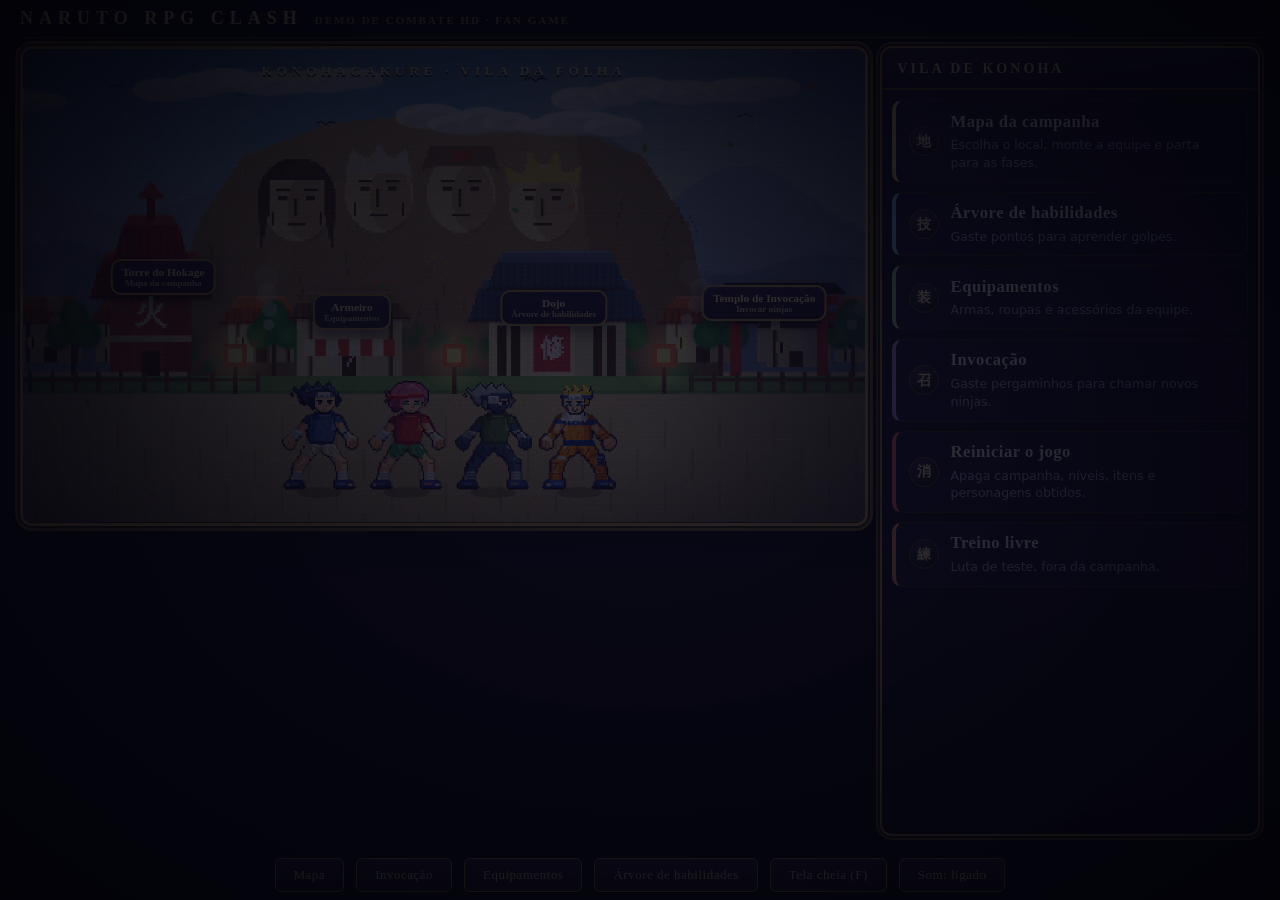
==== commit b1c5eb0f: "Vila da Folha: cenario proprio (Monte Hokage, Torre, Armeiro, Dojo, Templo), Time 7 na rua e predios" ====
--- a/naruto-demo.html
+++ b/naruto-demo.html
@@ -4,7 +4,7 @@
 <meta charset="utf-8">
 <meta name="viewport" content="width=device-width,initial-scale=1">
 <title>Naruto RPG Clash - Demo HD 3</title>
-<link rel="stylesheet" href="style.css?v=mvbqlk3g">
+<link rel="stylesheet" href="style.css?v=mvbrzgie">
 </head>
 <body>
 <div id="app">
@@ -31,22 +31,22 @@
 <div class="ctl"><button id="fsbtn">Tela cheia (F)</button><button id="rst">Resetar luta</button><button id="mute">Som: ligado</button><button id="sprbtn">Sasuke: pixel art</button><button id="nmbtn">Jogar como: Sasuke</button></div>
 <div class="note">RPG de turno: escolha um comando no painel (ou tecle o número; Esc volta). Jutsu gasta chakra, Defender corta o próximo dano pela metade e Concentrar recupera chakra. Depois o Naruto contra-ataca. Quem zerar a vida do outro vence.</div>
 </div>
-<script src="pixel/pixgrid.js?v=mvbqlk3g"></script><script src="pixel/sasuke.js?v=mvbqlk3g"></script><script src="pixel/sasuke-guard.js?v=mvbqlk3g"></script><script src="pixel/sasuke-poses.js?v=mvbqlk3g"></script><script src="pixel/sasuke-idle.js?v=mvbqlk3g"></script><script src="pixel/sasuke-run.js?v=mvbqlk3g"></script><script src="pixel/sasuke-throw.js?v=mvbqlk3g"></script><script src="pixel/sasuke-between.js?v=mvbqlk3g"></script><script src="pixel/naruto.js?v=mvbqlk3g"></script><script src="pixel/naruto-bent.js?v=mvbqlk3g"></script><script src="pixel/naruto-fours.js?v=mvbqlk3g"></script><script src="pixel/naruto-run.js?v=mvbqlk3g"></script><script src="pixel/breath.js?v=mvbqlk3g"></script><script src="pixel/gamabunta.js?v=mvbqlk3g"></script><script src="pixel/sasuke-lv2.js?v=mvbqlk3g"></script><script src="pixel/sakura.js?v=mvbqlk3g"></script><script src="pixel/comuns.js?v=mvbqlk3g"></script><script src="pixel/itens.js?v=mvbqlk3g"></script><script src="pixel/kirigakure.js?v=mvbqlk3g"></script><script src="pixel/kakashi.js?v=mvbqlk3g"></script><script src="pixel/ninken.js?v=mvbqlk3g"></script>
-<script src="js/00-data.js?v=mvbqlk3g"></script><script src="js/01-core.js?v=mvbqlk3g"></script>
-<script src="js/02-characters.js?v=mvbqlk3g"></script>
-<script src="js/03-sprites.js?v=mvbqlk3g"></script>
-<script src="js/04-scenery.js?v=mvbqlk3g"></script>
-<script src="js/05-poses.js?v=mvbqlk3g"></script>
-<script src="js/06-attacks-basic.js?v=mvbqlk3g"></script>
-<script src="js/07-soushuken.js?v=mvbqlk3g"></script>
-<script src="js/08-mechanics.js?v=mvbqlk3g"></script>
-<script src="js/09-curse-seal.js?v=mvbqlk3g"></script>
-<script src="js/10-copy-jutsu.js?v=mvbqlk3g"></script>
-<script src="js/11-kyubi.js?v=mvbqlk3g"></script>
-<script src="js/12-state.js?v=mvbqlk3g"></script>
-<script src="js/13-audio.js?v=mvbqlk3g"></script>
-<script src="js/14-fx.js?v=mvbqlk3g"></script>
-<script src="js/15-render.js?v=mvbqlk3g"></script>
-<script src="js/16-commands.js?v=mvbqlk3g"></script><script src="js/17-skilltree.js?v=mvbqlk3g"></script><script src="js/18-inventory.js?v=mvbqlk3g"></script><script src="js/18b-map-art.js?v=mvbqlk3g"></script><script src="js/19-map.js?v=mvbqlk3g"></script><script src="js/20-sakura.js?v=mvbqlk3g"></script><script src="js/21-kakashi.js?v=mvbqlk3g"></script><script src="js/22-demonios.js?v=mvbqlk3g"></script><script src="js/23-gacha.js?v=mvbqlk3g"></script><script src="js/24-fase.js?v=mvbqlk3g"></script><script src="js/25-vila.js?v=mvbqlk3g"></script><script src="js/26-comuns.js?v=mvbqlk3g"></script>
+<script src="pixel/pixgrid.js?v=mvbrzgie"></script><script src="pixel/sasuke.js?v=mvbrzgie"></script><script src="pixel/sasuke-guard.js?v=mvbrzgie"></script><script src="pixel/sasuke-poses.js?v=mvbrzgie"></script><script src="pixel/sasuke-idle.js?v=mvbrzgie"></script><script src="pixel/sasuke-run.js?v=mvbrzgie"></script><script src="pixel/sasuke-throw.js?v=mvbrzgie"></script><script src="pixel/sasuke-between.js?v=mvbrzgie"></script><script src="pixel/naruto.js?v=mvbrzgie"></script><script src="pixel/naruto-bent.js?v=mvbrzgie"></script><script src="pixel/naruto-fours.js?v=mvbrzgie"></script><script src="pixel/naruto-run.js?v=mvbrzgie"></script><script src="pixel/breath.js?v=mvbrzgie"></script><script src="pixel/gamabunta.js?v=mvbrzgie"></script><script src="pixel/sasuke-lv2.js?v=mvbrzgie"></script><script src="pixel/sakura.js?v=mvbrzgie"></script><script src="pixel/comuns.js?v=mvbrzgie"></script><script src="pixel/itens.js?v=mvbrzgie"></script><script src="pixel/kirigakure.js?v=mvbrzgie"></script><script src="pixel/kakashi.js?v=mvbrzgie"></script><script src="pixel/ninken.js?v=mvbrzgie"></script>
+<script src="js/00-data.js?v=mvbrzgie"></script><script src="js/01-core.js?v=mvbrzgie"></script>
+<script src="js/02-characters.js?v=mvbrzgie"></script>
+<script src="js/03-sprites.js?v=mvbrzgie"></script>
+<script src="js/04-scenery.js?v=mvbrzgie"></script>
+<script src="js/05-poses.js?v=mvbrzgie"></script>
+<script src="js/06-attacks-basic.js?v=mvbrzgie"></script>
+<script src="js/07-soushuken.js?v=mvbrzgie"></script>
+<script src="js/08-mechanics.js?v=mvbrzgie"></script>
+<script src="js/09-curse-seal.js?v=mvbrzgie"></script>
+<script src="js/10-copy-jutsu.js?v=mvbrzgie"></script>
+<script src="js/11-kyubi.js?v=mvbrzgie"></script>
+<script src="js/12-state.js?v=mvbrzgie"></script>
+<script src="js/13-audio.js?v=mvbrzgie"></script>
+<script src="js/14-fx.js?v=mvbrzgie"></script>
+<script src="js/15-render.js?v=mvbrzgie"></script>
+<script src="js/16-commands.js?v=mvbrzgie"></script><script src="js/17-skilltree.js?v=mvbrzgie"></script><script src="js/18-inventory.js?v=mvbrzgie"></script><script src="js/18b-map-art.js?v=mvbrzgie"></script><script src="js/19-map.js?v=mvbrzgie"></script><script src="js/20-sakura.js?v=mvbrzgie"></script><script src="js/21-kakashi.js?v=mvbrzgie"></script><script src="js/22-demonios.js?v=mvbrzgie"></script><script src="js/23-gacha.js?v=mvbrzgie"></script><script src="js/24-fase.js?v=mvbrzgie"></script><script src="js/25-vila.js?v=mvbrzgie"></script><script src="js/26-comuns.js?v=mvbrzgie"></script><script src="js/27-konoha.js?v=mvbrzgie"></script>
 </body>
 </html>
--- a/style.css
+++ b/style.css
@@ -447,3 +447,12 @@
 #resbox .blog li b{color:#fff}#resbox .blog small{display:block;color:#a89f84;font-size:.85em;margin-top:2px}
 #resbox .rg1{text-align:left;margin:0 0 14px}
 #resbox .rb{max-height:94vh;overflow:auto}
+
+/* vila: titulo discreto e predios clicaveis */
+body.hub #stage::after{content:'KONOHAGAKURE · VILA DA FOLHA';top:3%;font:700 clamp(12px,1.6cqw,22px) Georgia,serif;letter-spacing:.34em;color:#fff6d8;text-shadow:0 2px 0 #3a1c10,0 0 12px #b8924a}
+.konhot{position:absolute;transform:translate(-50%,-50%);z-index:6;background:linear-gradient(#2a2140ee,#14102aee);color:#ffe9b0;border:2px solid #b8924a;border-radius:10px;padding:clamp(4px,.6cqw,9px) clamp(8px,1.1cqw,16px);cursor:pointer;text-align:center;box-shadow:0 4px 16px #0009;transition:transform .12s,box-shadow .12s;pointer-events:auto}
+.konhot b{display:block;font:700 clamp(11px,1.35cqw,19px) Georgia,serif;white-space:nowrap}
+.konhot small{display:block;font:600 clamp(9px,.95cqw,13px) Georgia,serif;color:#c8b98e;white-space:nowrap}
+.konhot:hover{transform:translate(-50%,-56%) scale(1.07);box-shadow:0 8px 24px #000a,0 0 18px #b8924a88}
+body.hub #stage{pointer-events:auto}
+@container (max-width:460px){.konhot{padding:3px 6px}.konhot small{display:none}}
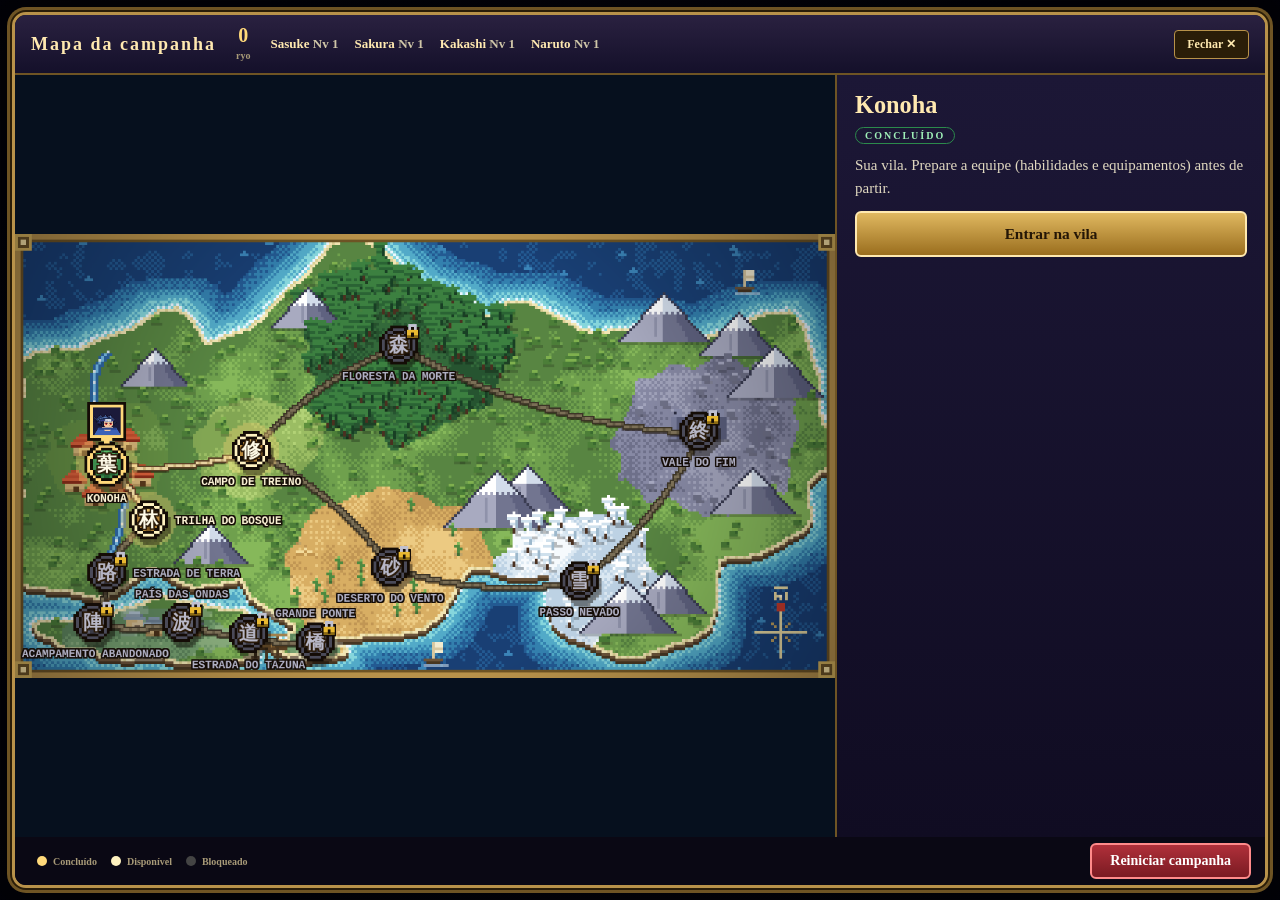
==== commit 9baf3bf6: "Vila da Folha em pixel art de verdade, rostos do monte em pedra, clicar em Konoha entra na vila; pai" ====
--- a/naruto-demo.html
+++ b/naruto-demo.html
@@ -4,7 +4,7 @@
 <meta charset="utf-8">
 <meta name="viewport" content="width=device-width,initial-scale=1">
 <title>Naruto RPG Clash - Demo HD 3</title>
-<link rel="stylesheet" href="style.css?v=mvbrzgie">
+<link rel="stylesheet" href="style.css?v=mvbsgaii">
 </head>
 <body>
 <div id="app">
@@ -31,22 +31,22 @@
 <div class="ctl"><button id="fsbtn">Tela cheia (F)</button><button id="rst">Resetar luta</button><button id="mute">Som: ligado</button><button id="sprbtn">Sasuke: pixel art</button><button id="nmbtn">Jogar como: Sasuke</button></div>
 <div class="note">RPG de turno: escolha um comando no painel (ou tecle o número; Esc volta). Jutsu gasta chakra, Defender corta o próximo dano pela metade e Concentrar recupera chakra. Depois o Naruto contra-ataca. Quem zerar a vida do outro vence.</div>
 </div>
-<script src="pixel/pixgrid.js?v=mvbrzgie"></script><script src="pixel/sasuke.js?v=mvbrzgie"></script><script src="pixel/sasuke-guard.js?v=mvbrzgie"></script><script src="pixel/sasuke-poses.js?v=mvbrzgie"></script><script src="pixel/sasuke-idle.js?v=mvbrzgie"></script><script src="pixel/sasuke-run.js?v=mvbrzgie"></script><script src="pixel/sasuke-throw.js?v=mvbrzgie"></script><script src="pixel/sasuke-between.js?v=mvbrzgie"></script><script src="pixel/naruto.js?v=mvbrzgie"></script><script src="pixel/naruto-bent.js?v=mvbrzgie"></script><script src="pixel/naruto-fours.js?v=mvbrzgie"></script><script src="pixel/naruto-run.js?v=mvbrzgie"></script><script src="pixel/breath.js?v=mvbrzgie"></script><script src="pixel/gamabunta.js?v=mvbrzgie"></script><script src="pixel/sasuke-lv2.js?v=mvbrzgie"></script><script src="pixel/sakura.js?v=mvbrzgie"></script><script src="pixel/comuns.js?v=mvbrzgie"></script><script src="pixel/itens.js?v=mvbrzgie"></script><script src="pixel/kirigakure.js?v=mvbrzgie"></script><script src="pixel/kakashi.js?v=mvbrzgie"></script><script src="pixel/ninken.js?v=mvbrzgie"></script>
-<script src="js/00-data.js?v=mvbrzgie"></script><script src="js/01-core.js?v=mvbrzgie"></script>
-<script src="js/02-characters.js?v=mvbrzgie"></script>
-<script src="js/03-sprites.js?v=mvbrzgie"></script>
-<script src="js/04-scenery.js?v=mvbrzgie"></script>
-<script src="js/05-poses.js?v=mvbrzgie"></script>
-<script src="js/06-attacks-basic.js?v=mvbrzgie"></script>
-<script src="js/07-soushuken.js?v=mvbrzgie"></script>
-<script src="js/08-mechanics.js?v=mvbrzgie"></script>
-<script src="js/09-curse-seal.js?v=mvbrzgie"></script>
-<script src="js/10-copy-jutsu.js?v=mvbrzgie"></script>
-<script src="js/11-kyubi.js?v=mvbrzgie"></script>
-<script src="js/12-state.js?v=mvbrzgie"></script>
-<script src="js/13-audio.js?v=mvbrzgie"></script>
-<script src="js/14-fx.js?v=mvbrzgie"></script>
-<script src="js/15-render.js?v=mvbrzgie"></script>
-<script src="js/16-commands.js?v=mvbrzgie"></script><script src="js/17-skilltree.js?v=mvbrzgie"></script><script src="js/18-inventory.js?v=mvbrzgie"></script><script src="js/18b-map-art.js?v=mvbrzgie"></script><script src="js/19-map.js?v=mvbrzgie"></script><script src="js/20-sakura.js?v=mvbrzgie"></script><script src="js/21-kakashi.js?v=mvbrzgie"></script><script src="js/22-demonios.js?v=mvbrzgie"></script><script src="js/23-gacha.js?v=mvbrzgie"></script><script src="js/24-fase.js?v=mvbrzgie"></script><script src="js/25-vila.js?v=mvbrzgie"></script><script src="js/26-comuns.js?v=mvbrzgie"></script><script src="js/27-konoha.js?v=mvbrzgie"></script>
+<script src="pixel/pixgrid.js?v=mvbsgaii"></script><script src="pixel/sasuke.js?v=mvbsgaii"></script><script src="pixel/sasuke-guard.js?v=mvbsgaii"></script><script src="pixel/sasuke-poses.js?v=mvbsgaii"></script><script src="pixel/sasuke-idle.js?v=mvbsgaii"></script><script src="pixel/sasuke-run.js?v=mvbsgaii"></script><script src="pixel/sasuke-throw.js?v=mvbsgaii"></script><script src="pixel/sasuke-between.js?v=mvbsgaii"></script><script src="pixel/naruto.js?v=mvbsgaii"></script><script src="pixel/naruto-bent.js?v=mvbsgaii"></script><script src="pixel/naruto-fours.js?v=mvbsgaii"></script><script src="pixel/naruto-run.js?v=mvbsgaii"></script><script src="pixel/breath.js?v=mvbsgaii"></script><script src="pixel/gamabunta.js?v=mvbsgaii"></script><script src="pixel/sasuke-lv2.js?v=mvbsgaii"></script><script src="pixel/sakura.js?v=mvbsgaii"></script><script src="pixel/comuns.js?v=mvbsgaii"></script><script src="pixel/itens.js?v=mvbsgaii"></script><script src="pixel/kirigakure.js?v=mvbsgaii"></script><script src="pixel/kakashi.js?v=mvbsgaii"></script><script src="pixel/ninken.js?v=mvbsgaii"></script>
+<script src="js/00-data.js?v=mvbsgaii"></script><script src="js/01-core.js?v=mvbsgaii"></script>
+<script src="js/02-characters.js?v=mvbsgaii"></script>
+<script src="js/03-sprites.js?v=mvbsgaii"></script>
+<script src="js/04-scenery.js?v=mvbsgaii"></script>
+<script src="js/05-poses.js?v=mvbsgaii"></script>
+<script src="js/06-attacks-basic.js?v=mvbsgaii"></script>
+<script src="js/07-soushuken.js?v=mvbsgaii"></script>
+<script src="js/08-mechanics.js?v=mvbsgaii"></script>
+<script src="js/09-curse-seal.js?v=mvbsgaii"></script>
+<script src="js/10-copy-jutsu.js?v=mvbsgaii"></script>
+<script src="js/11-kyubi.js?v=mvbsgaii"></script>
+<script src="js/12-state.js?v=mvbsgaii"></script>
+<script src="js/13-audio.js?v=mvbsgaii"></script>
+<script src="js/14-fx.js?v=mvbsgaii"></script>
+<script src="js/15-render.js?v=mvbsgaii"></script>
+<script src="js/16-commands.js?v=mvbsgaii"></script><script src="js/17-skilltree.js?v=mvbsgaii"></script><script src="js/18-inventory.js?v=mvbsgaii"></script><script src="js/18b-map-art.js?v=mvbsgaii"></script><script src="js/19-map.js?v=mvbsgaii"></script><script src="js/20-sakura.js?v=mvbsgaii"></script><script src="js/21-kakashi.js?v=mvbsgaii"></script><script src="js/22-demonios.js?v=mvbsgaii"></script><script src="js/23-gacha.js?v=mvbsgaii"></script><script src="js/24-fase.js?v=mvbsgaii"></script><script src="js/25-vila.js?v=mvbsgaii"></script><script src="js/26-comuns.js?v=mvbsgaii"></script><script src="js/27-konoha.js?v=mvbsgaii"></script>
 </body>
 </html>
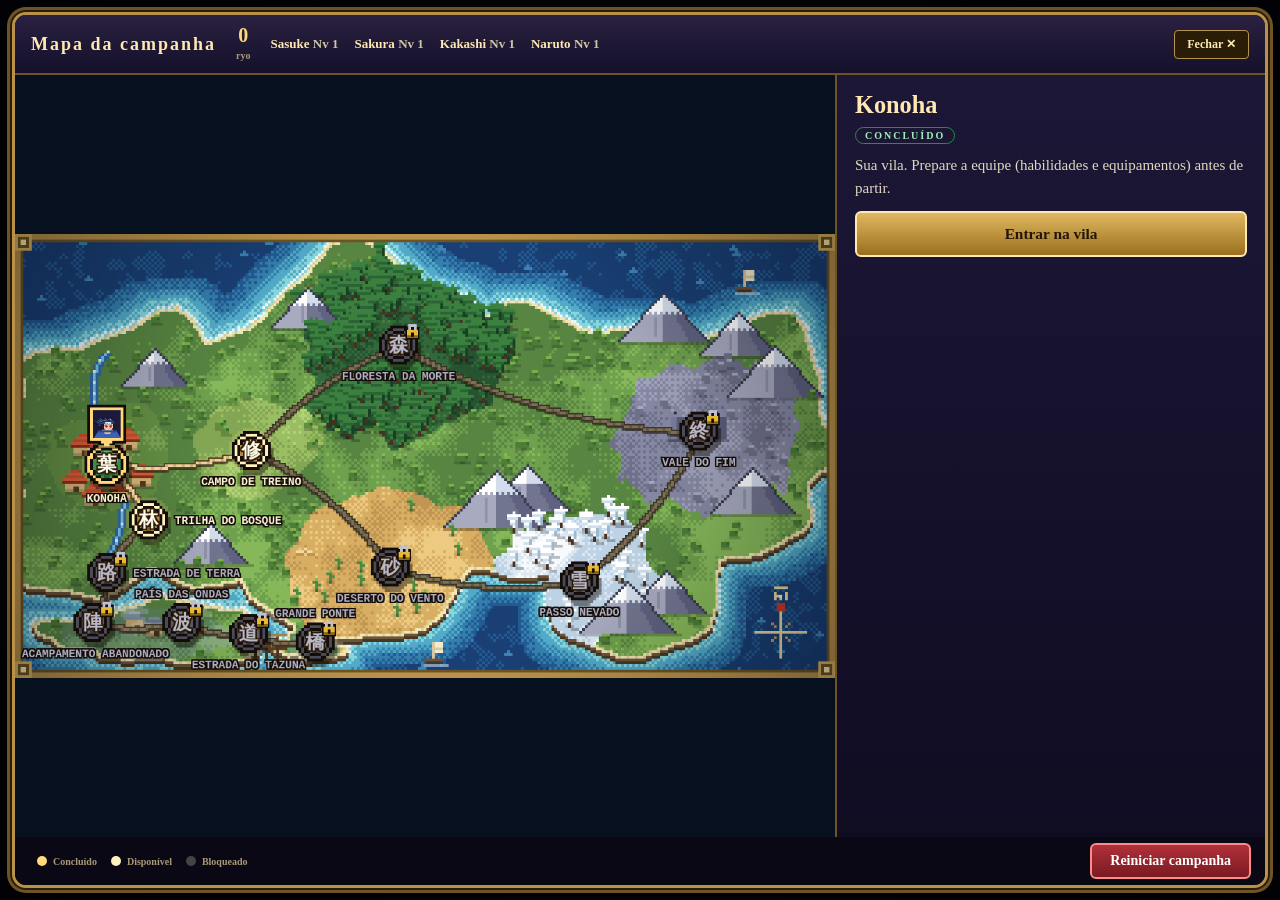
==== commit da7d83cf: "Vila: hora do dia (entardecer/noite com lua, estrelas e janelas acesas), rachaduras e relevo nos ros" ====
--- a/naruto-demo.html
+++ b/naruto-demo.html
@@ -4,7 +4,7 @@
 <meta charset="utf-8">
 <meta name="viewport" content="width=device-width,initial-scale=1">
 <title>Naruto RPG Clash - Demo HD 3</title>
-<link rel="stylesheet" href="style.css?v=mvbsgaii">
+<link rel="stylesheet" href="style.css?v=mvbskpou">
 </head>
 <body>
 <div id="app">
@@ -31,22 +31,22 @@
 <div class="ctl"><button id="fsbtn">Tela cheia (F)</button><button id="rst">Resetar luta</button><button id="mute">Som: ligado</button><button id="sprbtn">Sasuke: pixel art</button><button id="nmbtn">Jogar como: Sasuke</button></div>
 <div class="note">RPG de turno: escolha um comando no painel (ou tecle o número; Esc volta). Jutsu gasta chakra, Defender corta o próximo dano pela metade e Concentrar recupera chakra. Depois o Naruto contra-ataca. Quem zerar a vida do outro vence.</div>
 </div>
-<script src="pixel/pixgrid.js?v=mvbsgaii"></script><script src="pixel/sasuke.js?v=mvbsgaii"></script><script src="pixel/sasuke-guard.js?v=mvbsgaii"></script><script src="pixel/sasuke-poses.js?v=mvbsgaii"></script><script src="pixel/sasuke-idle.js?v=mvbsgaii"></script><script src="pixel/sasuke-run.js?v=mvbsgaii"></script><script src="pixel/sasuke-throw.js?v=mvbsgaii"></script><script src="pixel/sasuke-between.js?v=mvbsgaii"></script><script src="pixel/naruto.js?v=mvbsgaii"></script><script src="pixel/naruto-bent.js?v=mvbsgaii"></script><script src="pixel/naruto-fours.js?v=mvbsgaii"></script><script src="pixel/naruto-run.js?v=mvbsgaii"></script><script src="pixel/breath.js?v=mvbsgaii"></script><script src="pixel/gamabunta.js?v=mvbsgaii"></script><script src="pixel/sasuke-lv2.js?v=mvbsgaii"></script><script src="pixel/sakura.js?v=mvbsgaii"></script><script src="pixel/comuns.js?v=mvbsgaii"></script><script src="pixel/itens.js?v=mvbsgaii"></script><script src="pixel/kirigakure.js?v=mvbsgaii"></script><script src="pixel/kakashi.js?v=mvbsgaii"></script><script src="pixel/ninken.js?v=mvbsgaii"></script>
-<script src="js/00-data.js?v=mvbsgaii"></script><script src="js/01-core.js?v=mvbsgaii"></script>
-<script src="js/02-characters.js?v=mvbsgaii"></script>
-<script src="js/03-sprites.js?v=mvbsgaii"></script>
-<script src="js/04-scenery.js?v=mvbsgaii"></script>
-<script src="js/05-poses.js?v=mvbsgaii"></script>
-<script src="js/06-attacks-basic.js?v=mvbsgaii"></script>
-<script src="js/07-soushuken.js?v=mvbsgaii"></script>
-<script src="js/08-mechanics.js?v=mvbsgaii"></script>
-<script src="js/09-curse-seal.js?v=mvbsgaii"></script>
-<script src="js/10-copy-jutsu.js?v=mvbsgaii"></script>
-<script src="js/11-kyubi.js?v=mvbsgaii"></script>
-<script src="js/12-state.js?v=mvbsgaii"></script>
-<script src="js/13-audio.js?v=mvbsgaii"></script>
-<script src="js/14-fx.js?v=mvbsgaii"></script>
-<script src="js/15-render.js?v=mvbsgaii"></script>
-<script src="js/16-commands.js?v=mvbsgaii"></script><script src="js/17-skilltree.js?v=mvbsgaii"></script><script src="js/18-inventory.js?v=mvbsgaii"></script><script src="js/18b-map-art.js?v=mvbsgaii"></script><script src="js/19-map.js?v=mvbsgaii"></script><script src="js/20-sakura.js?v=mvbsgaii"></script><script src="js/21-kakashi.js?v=mvbsgaii"></script><script src="js/22-demonios.js?v=mvbsgaii"></script><script src="js/23-gacha.js?v=mvbsgaii"></script><script src="js/24-fase.js?v=mvbsgaii"></script><script src="js/25-vila.js?v=mvbsgaii"></script><script src="js/26-comuns.js?v=mvbsgaii"></script><script src="js/27-konoha.js?v=mvbsgaii"></script>
+<script src="pixel/pixgrid.js?v=mvbskpou"></script><script src="pixel/sasuke.js?v=mvbskpou"></script><script src="pixel/sasuke-guard.js?v=mvbskpou"></script><script src="pixel/sasuke-poses.js?v=mvbskpou"></script><script src="pixel/sasuke-idle.js?v=mvbskpou"></script><script src="pixel/sasuke-run.js?v=mvbskpou"></script><script src="pixel/sasuke-throw.js?v=mvbskpou"></script><script src="pixel/sasuke-between.js?v=mvbskpou"></script><script src="pixel/naruto.js?v=mvbskpou"></script><script src="pixel/naruto-bent.js?v=mvbskpou"></script><script src="pixel/naruto-fours.js?v=mvbskpou"></script><script src="pixel/naruto-run.js?v=mvbskpou"></script><script src="pixel/breath.js?v=mvbskpou"></script><script src="pixel/gamabunta.js?v=mvbskpou"></script><script src="pixel/sasuke-lv2.js?v=mvbskpou"></script><script src="pixel/sakura.js?v=mvbskpou"></script><script src="pixel/comuns.js?v=mvbskpou"></script><script src="pixel/itens.js?v=mvbskpou"></script><script src="pixel/kirigakure.js?v=mvbskpou"></script><script src="pixel/kakashi.js?v=mvbskpou"></script><script src="pixel/ninken.js?v=mvbskpou"></script>
+<script src="js/00-data.js?v=mvbskpou"></script><script src="js/01-core.js?v=mvbskpou"></script>
+<script src="js/02-characters.js?v=mvbskpou"></script>
+<script src="js/03-sprites.js?v=mvbskpou"></script>
+<script src="js/04-scenery.js?v=mvbskpou"></script>
+<script src="js/05-poses.js?v=mvbskpou"></script>
+<script src="js/06-attacks-basic.js?v=mvbskpou"></script>
+<script src="js/07-soushuken.js?v=mvbskpou"></script>
+<script src="js/08-mechanics.js?v=mvbskpou"></script>
+<script src="js/09-curse-seal.js?v=mvbskpou"></script>
+<script src="js/10-copy-jutsu.js?v=mvbskpou"></script>
+<script src="js/11-kyubi.js?v=mvbskpou"></script>
+<script src="js/12-state.js?v=mvbskpou"></script>
+<script src="js/13-audio.js?v=mvbskpou"></script>
+<script src="js/14-fx.js?v=mvbskpou"></script>
+<script src="js/15-render.js?v=mvbskpou"></script>
+<script src="js/16-commands.js?v=mvbskpou"></script><script src="js/17-skilltree.js?v=mvbskpou"></script><script src="js/18-inventory.js?v=mvbskpou"></script><script src="js/18b-map-art.js?v=mvbskpou"></script><script src="js/19-map.js?v=mvbskpou"></script><script src="js/20-sakura.js?v=mvbskpou"></script><script src="js/21-kakashi.js?v=mvbskpou"></script><script src="js/22-demonios.js?v=mvbskpou"></script><script src="js/23-gacha.js?v=mvbskpou"></script><script src="js/24-fase.js?v=mvbskpou"></script><script src="js/25-vila.js?v=mvbskpou"></script><script src="js/26-comuns.js?v=mvbskpou"></script><script src="js/27-konoha.js?v=mvbskpou"></script>
 </body>
 </html>
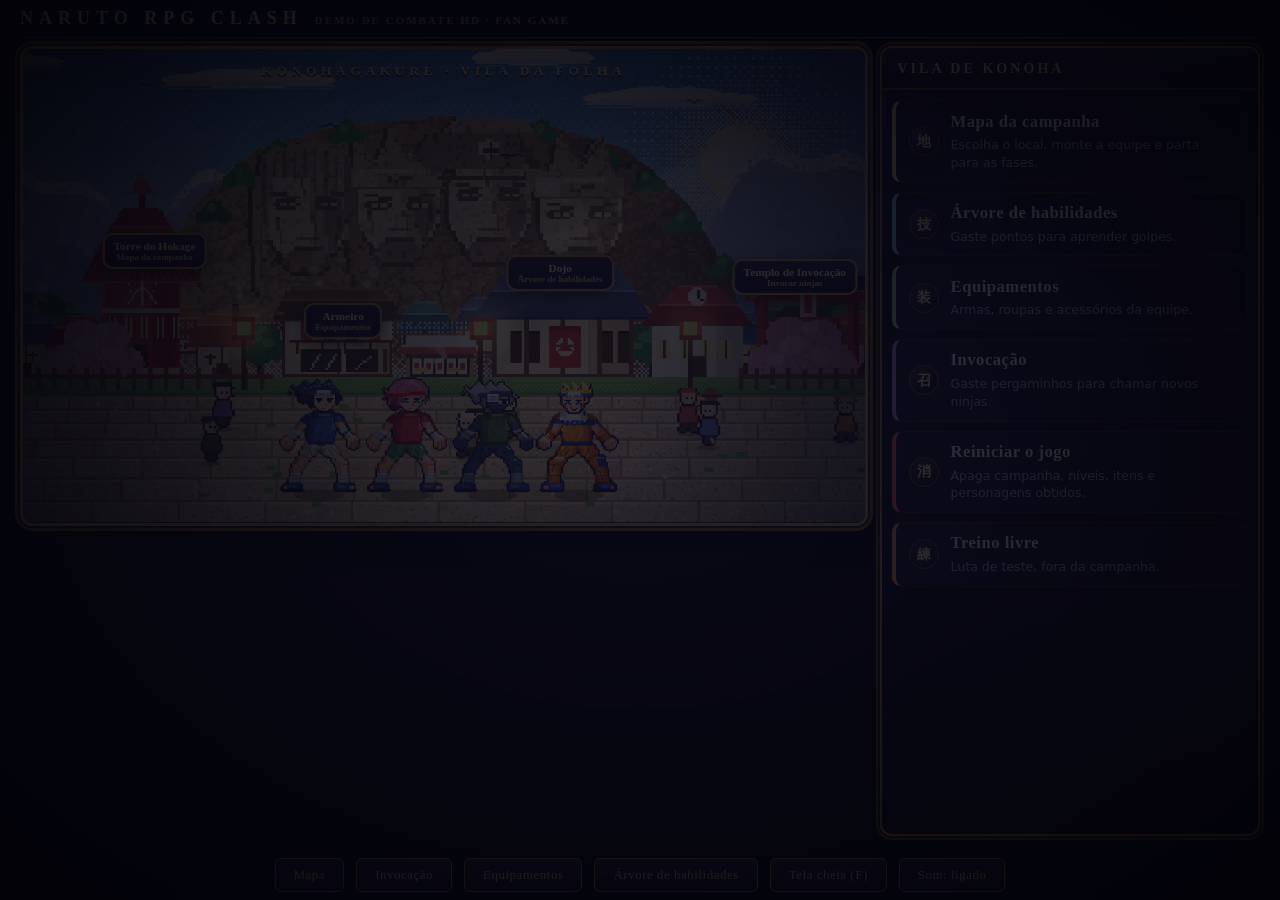
==== commit a85f60c8: "Vila: corrige mancha escura no ceu a noite (versao do cenario sem sol com fade) Co-Authored-By: Clau" ====
--- a/naruto-demo.html
+++ b/naruto-demo.html
@@ -4,7 +4,7 @@
 <meta charset="utf-8">
 <meta name="viewport" content="width=device-width,initial-scale=1">
 <title>Naruto RPG Clash - Demo HD 3</title>
-<link rel="stylesheet" href="style.css?v=mvbskpou">
+<link rel="stylesheet" href="style.css?v=mvbsnz5f">
 </head>
 <body>
 <div id="app">
@@ -31,22 +31,22 @@
 <div class="ctl"><button id="fsbtn">Tela cheia (F)</button><button id="rst">Resetar luta</button><button id="mute">Som: ligado</button><button id="sprbtn">Sasuke: pixel art</button><button id="nmbtn">Jogar como: Sasuke</button></div>
 <div class="note">RPG de turno: escolha um comando no painel (ou tecle o número; Esc volta). Jutsu gasta chakra, Defender corta o próximo dano pela metade e Concentrar recupera chakra. Depois o Naruto contra-ataca. Quem zerar a vida do outro vence.</div>
 </div>
-<script src="pixel/pixgrid.js?v=mvbskpou"></script><script src="pixel/sasuke.js?v=mvbskpou"></script><script src="pixel/sasuke-guard.js?v=mvbskpou"></script><script src="pixel/sasuke-poses.js?v=mvbskpou"></script><script src="pixel/sasuke-idle.js?v=mvbskpou"></script><script src="pixel/sasuke-run.js?v=mvbskpou"></script><script src="pixel/sasuke-throw.js?v=mvbskpou"></script><script src="pixel/sasuke-between.js?v=mvbskpou"></script><script src="pixel/naruto.js?v=mvbskpou"></script><script src="pixel/naruto-bent.js?v=mvbskpou"></script><script src="pixel/naruto-fours.js?v=mvbskpou"></script><script src="pixel/naruto-run.js?v=mvbskpou"></script><script src="pixel/breath.js?v=mvbskpou"></script><script src="pixel/gamabunta.js?v=mvbskpou"></script><script src="pixel/sasuke-lv2.js?v=mvbskpou"></script><script src="pixel/sakura.js?v=mvbskpou"></script><script src="pixel/comuns.js?v=mvbskpou"></script><script src="pixel/itens.js?v=mvbskpou"></script><script src="pixel/kirigakure.js?v=mvbskpou"></script><script src="pixel/kakashi.js?v=mvbskpou"></script><script src="pixel/ninken.js?v=mvbskpou"></script>
-<script src="js/00-data.js?v=mvbskpou"></script><script src="js/01-core.js?v=mvbskpou"></script>
-<script src="js/02-characters.js?v=mvbskpou"></script>
-<script src="js/03-sprites.js?v=mvbskpou"></script>
-<script src="js/04-scenery.js?v=mvbskpou"></script>
-<script src="js/05-poses.js?v=mvbskpou"></script>
-<script src="js/06-attacks-basic.js?v=mvbskpou"></script>
-<script src="js/07-soushuken.js?v=mvbskpou"></script>
-<script src="js/08-mechanics.js?v=mvbskpou"></script>
-<script src="js/09-curse-seal.js?v=mvbskpou"></script>
-<script src="js/10-copy-jutsu.js?v=mvbskpou"></script>
-<script src="js/11-kyubi.js?v=mvbskpou"></script>
-<script src="js/12-state.js?v=mvbskpou"></script>
-<script src="js/13-audio.js?v=mvbskpou"></script>
-<script src="js/14-fx.js?v=mvbskpou"></script>
-<script src="js/15-render.js?v=mvbskpou"></script>
-<script src="js/16-commands.js?v=mvbskpou"></script><script src="js/17-skilltree.js?v=mvbskpou"></script><script src="js/18-inventory.js?v=mvbskpou"></script><script src="js/18b-map-art.js?v=mvbskpou"></script><script src="js/19-map.js?v=mvbskpou"></script><script src="js/20-sakura.js?v=mvbskpou"></script><script src="js/21-kakashi.js?v=mvbskpou"></script><script src="js/22-demonios.js?v=mvbskpou"></script><script src="js/23-gacha.js?v=mvbskpou"></script><script src="js/24-fase.js?v=mvbskpou"></script><script src="js/25-vila.js?v=mvbskpou"></script><script src="js/26-comuns.js?v=mvbskpou"></script><script src="js/27-konoha.js?v=mvbskpou"></script>
+<script src="pixel/pixgrid.js?v=mvbsnz5f"></script><script src="pixel/sasuke.js?v=mvbsnz5f"></script><script src="pixel/sasuke-guard.js?v=mvbsnz5f"></script><script src="pixel/sasuke-poses.js?v=mvbsnz5f"></script><script src="pixel/sasuke-idle.js?v=mvbsnz5f"></script><script src="pixel/sasuke-run.js?v=mvbsnz5f"></script><script src="pixel/sasuke-throw.js?v=mvbsnz5f"></script><script src="pixel/sasuke-between.js?v=mvbsnz5f"></script><script src="pixel/naruto.js?v=mvbsnz5f"></script><script src="pixel/naruto-bent.js?v=mvbsnz5f"></script><script src="pixel/naruto-fours.js?v=mvbsnz5f"></script><script src="pixel/naruto-run.js?v=mvbsnz5f"></script><script src="pixel/breath.js?v=mvbsnz5f"></script><script src="pixel/gamabunta.js?v=mvbsnz5f"></script><script src="pixel/sasuke-lv2.js?v=mvbsnz5f"></script><script src="pixel/sakura.js?v=mvbsnz5f"></script><script src="pixel/comuns.js?v=mvbsnz5f"></script><script src="pixel/itens.js?v=mvbsnz5f"></script><script src="pixel/kirigakure.js?v=mvbsnz5f"></script><script src="pixel/kakashi.js?v=mvbsnz5f"></script><script src="pixel/ninken.js?v=mvbsnz5f"></script>
+<script src="js/00-data.js?v=mvbsnz5f"></script><script src="js/01-core.js?v=mvbsnz5f"></script>
+<script src="js/02-characters.js?v=mvbsnz5f"></script>
+<script src="js/03-sprites.js?v=mvbsnz5f"></script>
+<script src="js/04-scenery.js?v=mvbsnz5f"></script>
+<script src="js/05-poses.js?v=mvbsnz5f"></script>
+<script src="js/06-attacks-basic.js?v=mvbsnz5f"></script>
+<script src="js/07-soushuken.js?v=mvbsnz5f"></script>
+<script src="js/08-mechanics.js?v=mvbsnz5f"></script>
+<script src="js/09-curse-seal.js?v=mvbsnz5f"></script>
+<script src="js/10-copy-jutsu.js?v=mvbsnz5f"></script>
+<script src="js/11-kyubi.js?v=mvbsnz5f"></script>
+<script src="js/12-state.js?v=mvbsnz5f"></script>
+<script src="js/13-audio.js?v=mvbsnz5f"></script>
+<script src="js/14-fx.js?v=mvbsnz5f"></script>
+<script src="js/15-render.js?v=mvbsnz5f"></script>
+<script src="js/16-commands.js?v=mvbsnz5f"></script><script src="js/17-skilltree.js?v=mvbsnz5f"></script><script src="js/18-inventory.js?v=mvbsnz5f"></script><script src="js/18b-map-art.js?v=mvbsnz5f"></script><script src="js/19-map.js?v=mvbsnz5f"></script><script src="js/20-sakura.js?v=mvbsnz5f"></script><script src="js/21-kakashi.js?v=mvbsnz5f"></script><script src="js/22-demonios.js?v=mvbsnz5f"></script><script src="js/23-gacha.js?v=mvbsnz5f"></script><script src="js/24-fase.js?v=mvbsnz5f"></script><script src="js/25-vila.js?v=mvbsnz5f"></script><script src="js/26-comuns.js?v=mvbsnz5f"></script><script src="js/27-konoha.js?v=mvbsnz5f"></script>
 </body>
 </html>
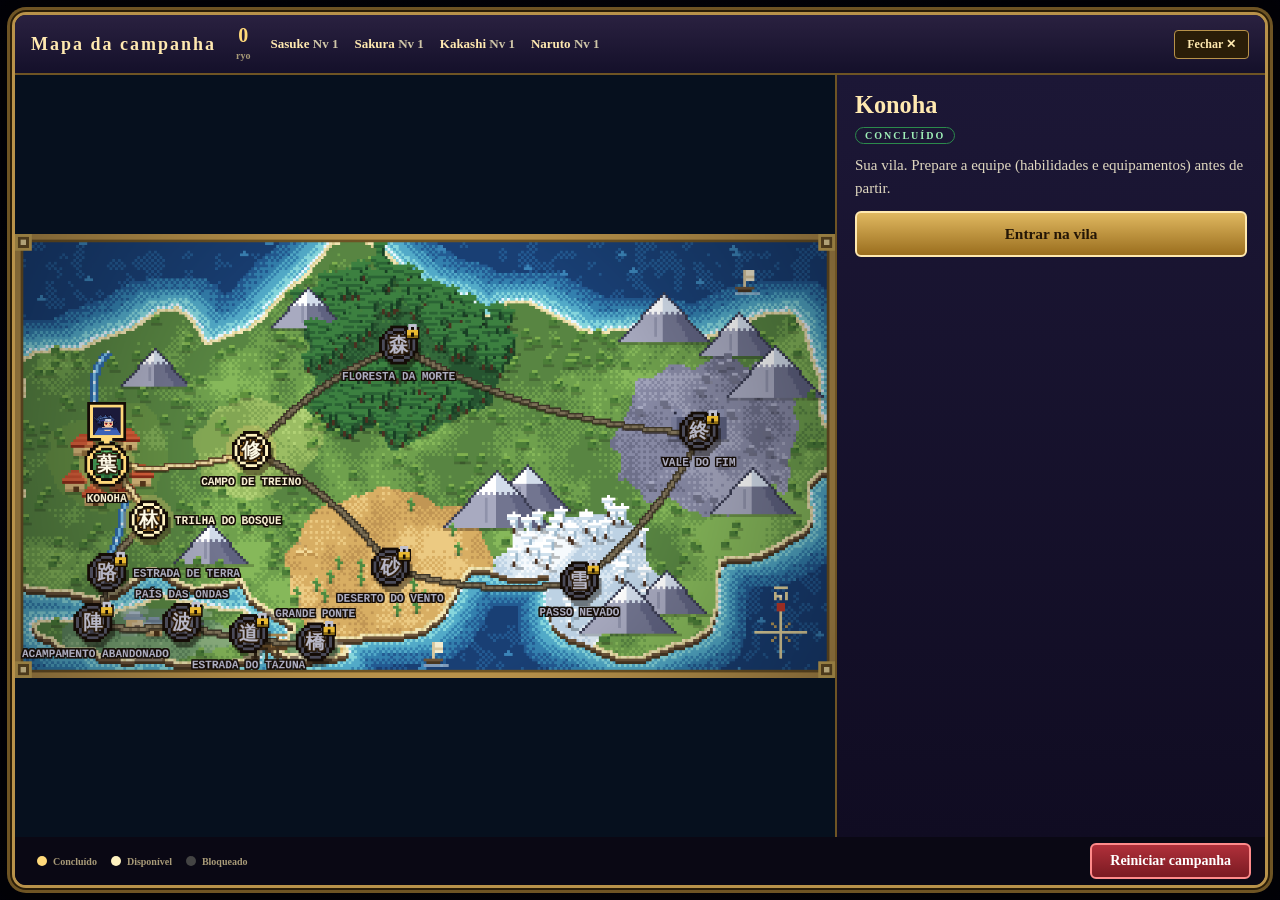
==== commit 02d1ed1b: "Vila: raios de sol so aparecem de dia Co-Authored-By: Claude Sonnet 5.5 <noreply@anthropic.com>" ====
--- a/naruto-demo.html
+++ b/naruto-demo.html
@@ -4,7 +4,7 @@
 <meta charset="utf-8">
 <meta name="viewport" content="width=device-width,initial-scale=1">
 <title>Naruto RPG Clash - Demo HD 3</title>
-<link rel="stylesheet" href="style.css?v=mvbsnz5f">
+<link rel="stylesheet" href="style.css?v=mvbsrp3f">
 </head>
 <body>
 <div id="app">
@@ -31,22 +31,22 @@
 <div class="ctl"><button id="fsbtn">Tela cheia (F)</button><button id="rst">Resetar luta</button><button id="mute">Som: ligado</button><button id="sprbtn">Sasuke: pixel art</button><button id="nmbtn">Jogar como: Sasuke</button></div>
 <div class="note">RPG de turno: escolha um comando no painel (ou tecle o número; Esc volta). Jutsu gasta chakra, Defender corta o próximo dano pela metade e Concentrar recupera chakra. Depois o Naruto contra-ataca. Quem zerar a vida do outro vence.</div>
 </div>
-<script src="pixel/pixgrid.js?v=mvbsnz5f"></script><script src="pixel/sasuke.js?v=mvbsnz5f"></script><script src="pixel/sasuke-guard.js?v=mvbsnz5f"></script><script src="pixel/sasuke-poses.js?v=mvbsnz5f"></script><script src="pixel/sasuke-idle.js?v=mvbsnz5f"></script><script src="pixel/sasuke-run.js?v=mvbsnz5f"></script><script src="pixel/sasuke-throw.js?v=mvbsnz5f"></script><script src="pixel/sasuke-between.js?v=mvbsnz5f"></script><script src="pixel/naruto.js?v=mvbsnz5f"></script><script src="pixel/naruto-bent.js?v=mvbsnz5f"></script><script src="pixel/naruto-fours.js?v=mvbsnz5f"></script><script src="pixel/naruto-run.js?v=mvbsnz5f"></script><script src="pixel/breath.js?v=mvbsnz5f"></script><script src="pixel/gamabunta.js?v=mvbsnz5f"></script><script src="pixel/sasuke-lv2.js?v=mvbsnz5f"></script><script src="pixel/sakura.js?v=mvbsnz5f"></script><script src="pixel/comuns.js?v=mvbsnz5f"></script><script src="pixel/itens.js?v=mvbsnz5f"></script><script src="pixel/kirigakure.js?v=mvbsnz5f"></script><script src="pixel/kakashi.js?v=mvbsnz5f"></script><script src="pixel/ninken.js?v=mvbsnz5f"></script>
-<script src="js/00-data.js?v=mvbsnz5f"></script><script src="js/01-core.js?v=mvbsnz5f"></script>
-<script src="js/02-characters.js?v=mvbsnz5f"></script>
-<script src="js/03-sprites.js?v=mvbsnz5f"></script>
-<script src="js/04-scenery.js?v=mvbsnz5f"></script>
-<script src="js/05-poses.js?v=mvbsnz5f"></script>
-<script src="js/06-attacks-basic.js?v=mvbsnz5f"></script>
-<script src="js/07-soushuken.js?v=mvbsnz5f"></script>
-<script src="js/08-mechanics.js?v=mvbsnz5f"></script>
-<script src="js/09-curse-seal.js?v=mvbsnz5f"></script>
-<script src="js/10-copy-jutsu.js?v=mvbsnz5f"></script>
-<script src="js/11-kyubi.js?v=mvbsnz5f"></script>
-<script src="js/12-state.js?v=mvbsnz5f"></script>
-<script src="js/13-audio.js?v=mvbsnz5f"></script>
-<script src="js/14-fx.js?v=mvbsnz5f"></script>
-<script src="js/15-render.js?v=mvbsnz5f"></script>
-<script src="js/16-commands.js?v=mvbsnz5f"></script><script src="js/17-skilltree.js?v=mvbsnz5f"></script><script src="js/18-inventory.js?v=mvbsnz5f"></script><script src="js/18b-map-art.js?v=mvbsnz5f"></script><script src="js/19-map.js?v=mvbsnz5f"></script><script src="js/20-sakura.js?v=mvbsnz5f"></script><script src="js/21-kakashi.js?v=mvbsnz5f"></script><script src="js/22-demonios.js?v=mvbsnz5f"></script><script src="js/23-gacha.js?v=mvbsnz5f"></script><script src="js/24-fase.js?v=mvbsnz5f"></script><script src="js/25-vila.js?v=mvbsnz5f"></script><script src="js/26-comuns.js?v=mvbsnz5f"></script><script src="js/27-konoha.js?v=mvbsnz5f"></script>
+<script src="pixel/pixgrid.js?v=mvbsrp3f"></script><script src="pixel/sasuke.js?v=mvbsrp3f"></script><script src="pixel/sasuke-guard.js?v=mvbsrp3f"></script><script src="pixel/sasuke-poses.js?v=mvbsrp3f"></script><script src="pixel/sasuke-idle.js?v=mvbsrp3f"></script><script src="pixel/sasuke-run.js?v=mvbsrp3f"></script><script src="pixel/sasuke-throw.js?v=mvbsrp3f"></script><script src="pixel/sasuke-between.js?v=mvbsrp3f"></script><script src="pixel/naruto.js?v=mvbsrp3f"></script><script src="pixel/naruto-bent.js?v=mvbsrp3f"></script><script src="pixel/naruto-fours.js?v=mvbsrp3f"></script><script src="pixel/naruto-run.js?v=mvbsrp3f"></script><script src="pixel/breath.js?v=mvbsrp3f"></script><script src="pixel/gamabunta.js?v=mvbsrp3f"></script><script src="pixel/sasuke-lv2.js?v=mvbsrp3f"></script><script src="pixel/sakura.js?v=mvbsrp3f"></script><script src="pixel/comuns.js?v=mvbsrp3f"></script><script src="pixel/itens.js?v=mvbsrp3f"></script><script src="pixel/kirigakure.js?v=mvbsrp3f"></script><script src="pixel/kakashi.js?v=mvbsrp3f"></script><script src="pixel/ninken.js?v=mvbsrp3f"></script>
+<script src="js/00-data.js?v=mvbsrp3f"></script><script src="js/01-core.js?v=mvbsrp3f"></script>
+<script src="js/02-characters.js?v=mvbsrp3f"></script>
+<script src="js/03-sprites.js?v=mvbsrp3f"></script>
+<script src="js/04-scenery.js?v=mvbsrp3f"></script>
+<script src="js/05-poses.js?v=mvbsrp3f"></script>
+<script src="js/06-attacks-basic.js?v=mvbsrp3f"></script>
+<script src="js/07-soushuken.js?v=mvbsrp3f"></script>
+<script src="js/08-mechanics.js?v=mvbsrp3f"></script>
+<script src="js/09-curse-seal.js?v=mvbsrp3f"></script>
+<script src="js/10-copy-jutsu.js?v=mvbsrp3f"></script>
+<script src="js/11-kyubi.js?v=mvbsrp3f"></script>
+<script src="js/12-state.js?v=mvbsrp3f"></script>
+<script src="js/13-audio.js?v=mvbsrp3f"></script>
+<script src="js/14-fx.js?v=mvbsrp3f"></script>
+<script src="js/15-render.js?v=mvbsrp3f"></script>
+<script src="js/16-commands.js?v=mvbsrp3f"></script><script src="js/17-skilltree.js?v=mvbsrp3f"></script><script src="js/18-inventory.js?v=mvbsrp3f"></script><script src="js/18b-map-art.js?v=mvbsrp3f"></script><script src="js/19-map.js?v=mvbsrp3f"></script><script src="js/20-sakura.js?v=mvbsrp3f"></script><script src="js/21-kakashi.js?v=mvbsrp3f"></script><script src="js/22-demonios.js?v=mvbsrp3f"></script><script src="js/23-gacha.js?v=mvbsrp3f"></script><script src="js/24-fase.js?v=mvbsrp3f"></script><script src="js/25-vila.js?v=mvbsrp3f"></script><script src="js/26-comuns.js?v=mvbsrp3f"></script><script src="js/27-konoha.js?v=mvbsrp3f"></script>
 </body>
 </html>
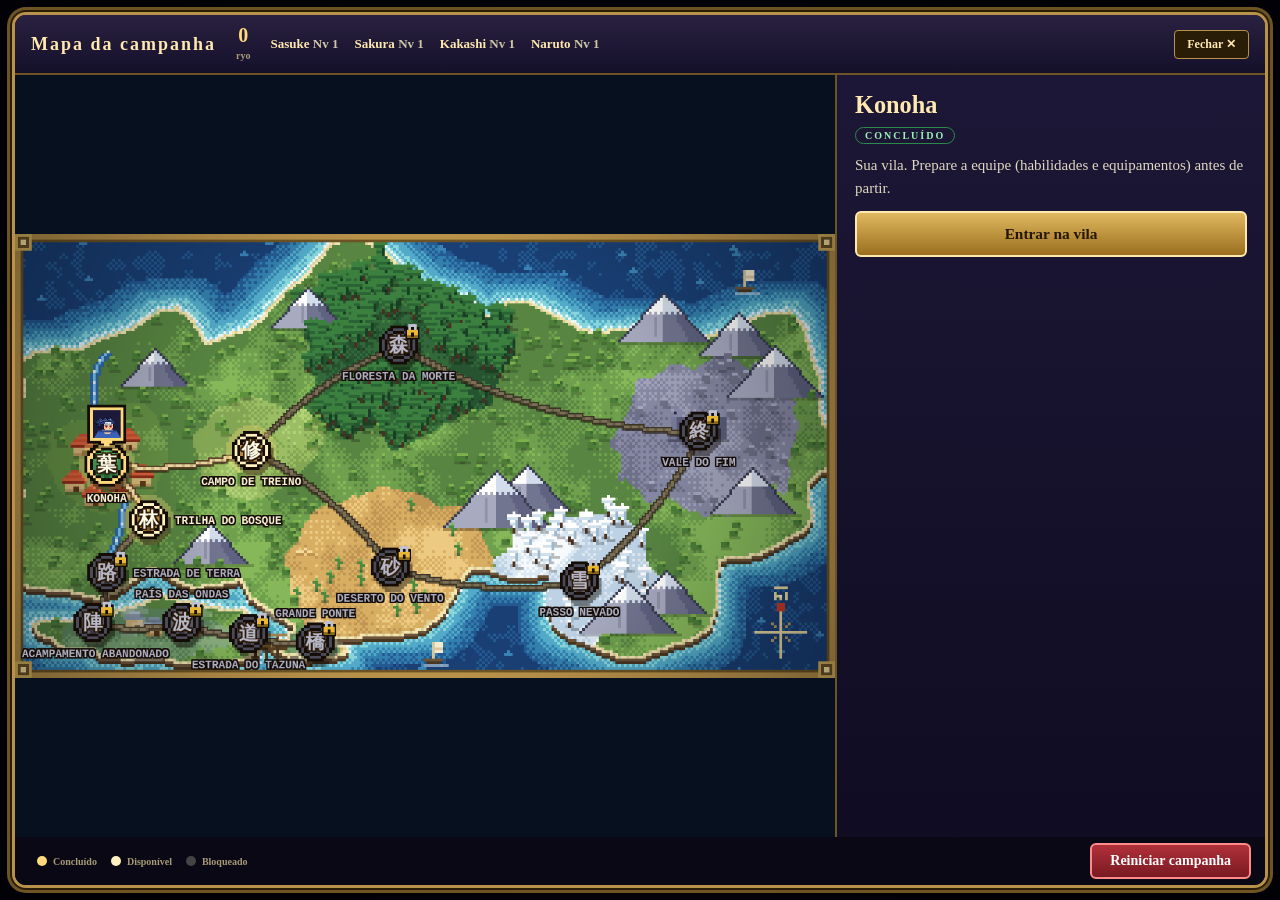
==== commit 87f538ee: "Loja do Armeiro (compra/venda com estoque rotativo) e Ichiraku Ramen (bonus para a proxima fase) Co-" ====
--- a/naruto-demo.html
+++ b/naruto-demo.html
@@ -4,7 +4,7 @@
 <meta charset="utf-8">
 <meta name="viewport" content="width=device-width,initial-scale=1">
 <title>Naruto RPG Clash - Demo HD 3</title>
-<link rel="stylesheet" href="style.css?v=mvbsrp3f">
+<link rel="stylesheet" href="style.css?v=mvbsy9wd">
 </head>
 <body>
 <div id="app">
@@ -31,22 +31,22 @@
 <div class="ctl"><button id="fsbtn">Tela cheia (F)</button><button id="rst">Resetar luta</button><button id="mute">Som: ligado</button><button id="sprbtn">Sasuke: pixel art</button><button id="nmbtn">Jogar como: Sasuke</button></div>
 <div class="note">RPG de turno: escolha um comando no painel (ou tecle o número; Esc volta). Jutsu gasta chakra, Defender corta o próximo dano pela metade e Concentrar recupera chakra. Depois o Naruto contra-ataca. Quem zerar a vida do outro vence.</div>
 </div>
-<script src="pixel/pixgrid.js?v=mvbsrp3f"></script><script src="pixel/sasuke.js?v=mvbsrp3f"></script><script src="pixel/sasuke-guard.js?v=mvbsrp3f"></script><script src="pixel/sasuke-poses.js?v=mvbsrp3f"></script><script src="pixel/sasuke-idle.js?v=mvbsrp3f"></script><script src="pixel/sasuke-run.js?v=mvbsrp3f"></script><script src="pixel/sasuke-throw.js?v=mvbsrp3f"></script><script src="pixel/sasuke-between.js?v=mvbsrp3f"></script><script src="pixel/naruto.js?v=mvbsrp3f"></script><script src="pixel/naruto-bent.js?v=mvbsrp3f"></script><script src="pixel/naruto-fours.js?v=mvbsrp3f"></script><script src="pixel/naruto-run.js?v=mvbsrp3f"></script><script src="pixel/breath.js?v=mvbsrp3f"></script><script src="pixel/gamabunta.js?v=mvbsrp3f"></script><script src="pixel/sasuke-lv2.js?v=mvbsrp3f"></script><script src="pixel/sakura.js?v=mvbsrp3f"></script><script src="pixel/comuns.js?v=mvbsrp3f"></script><script src="pixel/itens.js?v=mvbsrp3f"></script><script src="pixel/kirigakure.js?v=mvbsrp3f"></script><script src="pixel/kakashi.js?v=mvbsrp3f"></script><script src="pixel/ninken.js?v=mvbsrp3f"></script>
-<script src="js/00-data.js?v=mvbsrp3f"></script><script src="js/01-core.js?v=mvbsrp3f"></script>
-<script src="js/02-characters.js?v=mvbsrp3f"></script>
-<script src="js/03-sprites.js?v=mvbsrp3f"></script>
-<script src="js/04-scenery.js?v=mvbsrp3f"></script>
-<script src="js/05-poses.js?v=mvbsrp3f"></script>
-<script src="js/06-attacks-basic.js?v=mvbsrp3f"></script>
-<script src="js/07-soushuken.js?v=mvbsrp3f"></script>
-<script src="js/08-mechanics.js?v=mvbsrp3f"></script>
-<script src="js/09-curse-seal.js?v=mvbsrp3f"></script>
-<script src="js/10-copy-jutsu.js?v=mvbsrp3f"></script>
-<script src="js/11-kyubi.js?v=mvbsrp3f"></script>
-<script src="js/12-state.js?v=mvbsrp3f"></script>
-<script src="js/13-audio.js?v=mvbsrp3f"></script>
-<script src="js/14-fx.js?v=mvbsrp3f"></script>
-<script src="js/15-render.js?v=mvbsrp3f"></script>
-<script src="js/16-commands.js?v=mvbsrp3f"></script><script src="js/17-skilltree.js?v=mvbsrp3f"></script><script src="js/18-inventory.js?v=mvbsrp3f"></script><script src="js/18b-map-art.js?v=mvbsrp3f"></script><script src="js/19-map.js?v=mvbsrp3f"></script><script src="js/20-sakura.js?v=mvbsrp3f"></script><script src="js/21-kakashi.js?v=mvbsrp3f"></script><script src="js/22-demonios.js?v=mvbsrp3f"></script><script src="js/23-gacha.js?v=mvbsrp3f"></script><script src="js/24-fase.js?v=mvbsrp3f"></script><script src="js/25-vila.js?v=mvbsrp3f"></script><script src="js/26-comuns.js?v=mvbsrp3f"></script><script src="js/27-konoha.js?v=mvbsrp3f"></script>
+<script src="pixel/pixgrid.js?v=mvbsy9wd"></script><script src="pixel/sasuke.js?v=mvbsy9wd"></script><script src="pixel/sasuke-guard.js?v=mvbsy9wd"></script><script src="pixel/sasuke-poses.js?v=mvbsy9wd"></script><script src="pixel/sasuke-idle.js?v=mvbsy9wd"></script><script src="pixel/sasuke-run.js?v=mvbsy9wd"></script><script src="pixel/sasuke-throw.js?v=mvbsy9wd"></script><script src="pixel/sasuke-between.js?v=mvbsy9wd"></script><script src="pixel/naruto.js?v=mvbsy9wd"></script><script src="pixel/naruto-bent.js?v=mvbsy9wd"></script><script src="pixel/naruto-fours.js?v=mvbsy9wd"></script><script src="pixel/naruto-run.js?v=mvbsy9wd"></script><script src="pixel/breath.js?v=mvbsy9wd"></script><script src="pixel/gamabunta.js?v=mvbsy9wd"></script><script src="pixel/sasuke-lv2.js?v=mvbsy9wd"></script><script src="pixel/sakura.js?v=mvbsy9wd"></script><script src="pixel/comuns.js?v=mvbsy9wd"></script><script src="pixel/itens.js?v=mvbsy9wd"></script><script src="pixel/kirigakure.js?v=mvbsy9wd"></script><script src="pixel/kakashi.js?v=mvbsy9wd"></script><script src="pixel/ninken.js?v=mvbsy9wd"></script>
+<script src="js/00-data.js?v=mvbsy9wd"></script><script src="js/01-core.js?v=mvbsy9wd"></script>
+<script src="js/02-characters.js?v=mvbsy9wd"></script>
+<script src="js/03-sprites.js?v=mvbsy9wd"></script>
+<script src="js/04-scenery.js?v=mvbsy9wd"></script>
+<script src="js/05-poses.js?v=mvbsy9wd"></script>
+<script src="js/06-attacks-basic.js?v=mvbsy9wd"></script>
+<script src="js/07-soushuken.js?v=mvbsy9wd"></script>
+<script src="js/08-mechanics.js?v=mvbsy9wd"></script>
+<script src="js/09-curse-seal.js?v=mvbsy9wd"></script>
+<script src="js/10-copy-jutsu.js?v=mvbsy9wd"></script>
+<script src="js/11-kyubi.js?v=mvbsy9wd"></script>
+<script src="js/12-state.js?v=mvbsy9wd"></script>
+<script src="js/13-audio.js?v=mvbsy9wd"></script>
+<script src="js/14-fx.js?v=mvbsy9wd"></script>
+<script src="js/15-render.js?v=mvbsy9wd"></script>
+<script src="js/16-commands.js?v=mvbsy9wd"></script><script src="js/17-skilltree.js?v=mvbsy9wd"></script><script src="js/18-inventory.js?v=mvbsy9wd"></script><script src="js/18b-map-art.js?v=mvbsy9wd"></script><script src="js/19-map.js?v=mvbsy9wd"></script><script src="js/20-sakura.js?v=mvbsy9wd"></script><script src="js/21-kakashi.js?v=mvbsy9wd"></script><script src="js/22-demonios.js?v=mvbsy9wd"></script><script src="js/23-gacha.js?v=mvbsy9wd"></script><script src="js/24-fase.js?v=mvbsy9wd"></script><script src="js/25-vila.js?v=mvbsy9wd"></script><script src="js/26-comuns.js?v=mvbsy9wd"></script><script src="js/27-konoha.js?v=mvbsy9wd"></script><script src="js/28-loja.js?v=mvbsy9wd"></script>
 </body>
 </html>
--- a/style.css
+++ b/style.css
@@ -456,3 +456,30 @@
 .konhot:hover{transform:translate(-50%,-56%) scale(1.07);box-shadow:0 8px 24px #000a,0 0 18px #b8924a88}
 body.hub #stage{pointer-events:auto}
 @container (max-width:460px){.konhot{padding:3px 6px}.konhot small{display:none}}
+
+/* loja do armeiro e ichiraku */
+#shop,#ramen{position:fixed;inset:0;z-index:58;background:radial-gradient(#0a0a1acc,#020208f2);display:flex;align-items:center;justify-content:center;padding:12px}
+#shop[hidden],#ramen[hidden]{display:none}
+.sbox{width:min(1250px,97vw);height:min(780px,95vh);display:flex;flex-direction:column;background:radial-gradient(ellipse at 40% 20%,#1a1634,#0b0a18 70%);border:3px solid #b8924a;border-radius:14px;box-shadow:0 0 0 2px #2a1d08,0 0 0 5px #6e5424,0 0 50px #000;overflow:hidden;color:#e8e0c8}
+.sbox.rbox{height:auto;max-height:95vh}
+.sbox .thead{display:flex;align-items:center;gap:16px;padding:10px 16px;background:linear-gradient(#2a2140,#14102a);border-bottom:2px solid #6e5424;flex-wrap:wrap}
+.sbox .thead h2{margin:0;font:700 clamp(18px,1.6vw,26px) Georgia,serif;color:#ffe9b0;letter-spacing:2px;flex:1}
+.sbox .tabs{display:flex;gap:6px}.sbox .tab{background:#1a1630;color:#b9a97a;border:1px solid #6e5424;border-radius:4px;padding:6px 16px;font:700 clamp(13px,1vw,16px) Georgia,serif;cursor:pointer}.sbox .tab.on{background:linear-gradient(#6e5424,#3f300f);color:#ffe9b0;border-color:#e0b860}
+.sbox .ryo{text-align:center;color:#ffe9b0}.sbox .ryo b{font:700 clamp(20px,1.8vw,28px) Georgia,serif;display:block}.sbox .ryo small{color:#a89868}
+.sbox .x{background:#2a1d08;color:#ffe9b0;border:1px solid #b8924a;border-radius:6px;padding:7px 14px;font:700 clamp(12px,.95vw,15px) Georgia,serif;cursor:pointer}
+.sbox .smain{flex:1;display:flex;gap:14px;padding:14px;min-height:0;flex-wrap:wrap;overflow:auto}
+.sbox .slist{flex:2 1 460px;min-width:0;display:flex;flex-direction:column;gap:10px}
+.sbox .sgrid{display:grid;grid-template-columns:repeat(auto-fill,minmax(300px,1fr));gap:8px}
+.sbox .sit{display:flex;align-items:center;gap:10px;background:#0e0c1e;border:2px solid var(--rc);border-radius:10px;padding:8px 10px;cursor:pointer;color:#e8e0c8;text-align:left}
+.sbox .sit:hover{background:#171432}.sbox .sit.sel{outline:3px solid #fff;outline-offset:2px}
+.sbox .gi{width:54px;height:54px;border-radius:10px;padding:5px;background:radial-gradient(circle at 35% 30%,#3a3050,#0a0814);border:2px solid var(--rc);flex:none}
+.sbox .sn{flex:1;min-width:0}.sbox .sn b{display:block;font:700 clamp(14px,1.1vw,18px) Georgia,serif}.sbox .sn small{font:600 clamp(11px,.85vw,14px) Georgia,serif;color:#a89a78}
+.sbox .sp{font:700 clamp(16px,1.3vw,22px) Georgia,serif;color:#ffd97a;text-align:right}.sbox .sp em{display:block;font:600 10px Georgia,serif;color:#a89868;font-style:normal}
+.sbox .sside{flex:1 1 300px;min-width:0}.sbox .sdet h4{margin:0 0 4px;font:700 clamp(18px,1.5vw,24px) Georgia,serif}.sbox .sdet small{color:#a89a78;font:600 clamp(12px,.95vw,15px) Georgia,serif}
+.sbox .sdet p{font:clamp(14px,1.1vw,18px)/1.5 Georgia,serif}.sbox .eff{color:#9ff0b8}
+.sbox .hint{color:#a89f84;font:clamp(13px,1vw,16px)/1.5 Georgia,serif;margin:0}
+.sbox .learn{background:linear-gradient(#e0b860,#9a6e1e);color:#241606;border:2px solid #ffe9b0;border-radius:8px;padding:11px 18px;font:700 clamp(14px,1.15vw,18px) Georgia,serif;cursor:pointer;width:100%;margin-top:10px}.sbox .learn.off{opacity:.45;cursor:not-allowed}
+.sbox .rmain{padding:16px 20px;overflow:auto}.sbox .rcur{margin:10px 0 14px;padding:10px 14px;background:#0e2a18;border:1px solid #3a8a58;border-radius:8px;font:clamp(14px,1.1vw,18px) Georgia,serif;color:#b8ffd0}.sbox .rcur.none{background:#0e0c1e;border-color:#3a2f14;color:#a89a78}
+.sbox .rgrid{display:grid;grid-template-columns:repeat(auto-fit,minmax(240px,1fr));gap:12px}
+.sbox .rc{background:#0e0c1e;border:2px solid #6e5424;border-radius:12px;padding:14px;text-align:center}.sbox .rc h4{margin:6px 0 2px;font:700 clamp(16px,1.3vw,21px) Georgia,serif;color:#ffe9b0}.sbox .rc small{color:#a89a78;font:clamp(12px,.95vw,15px) Georgia,serif}
+.sbox .rc .ico.big{float:none;margin:0 auto;width:72px;height:72px;display:block}
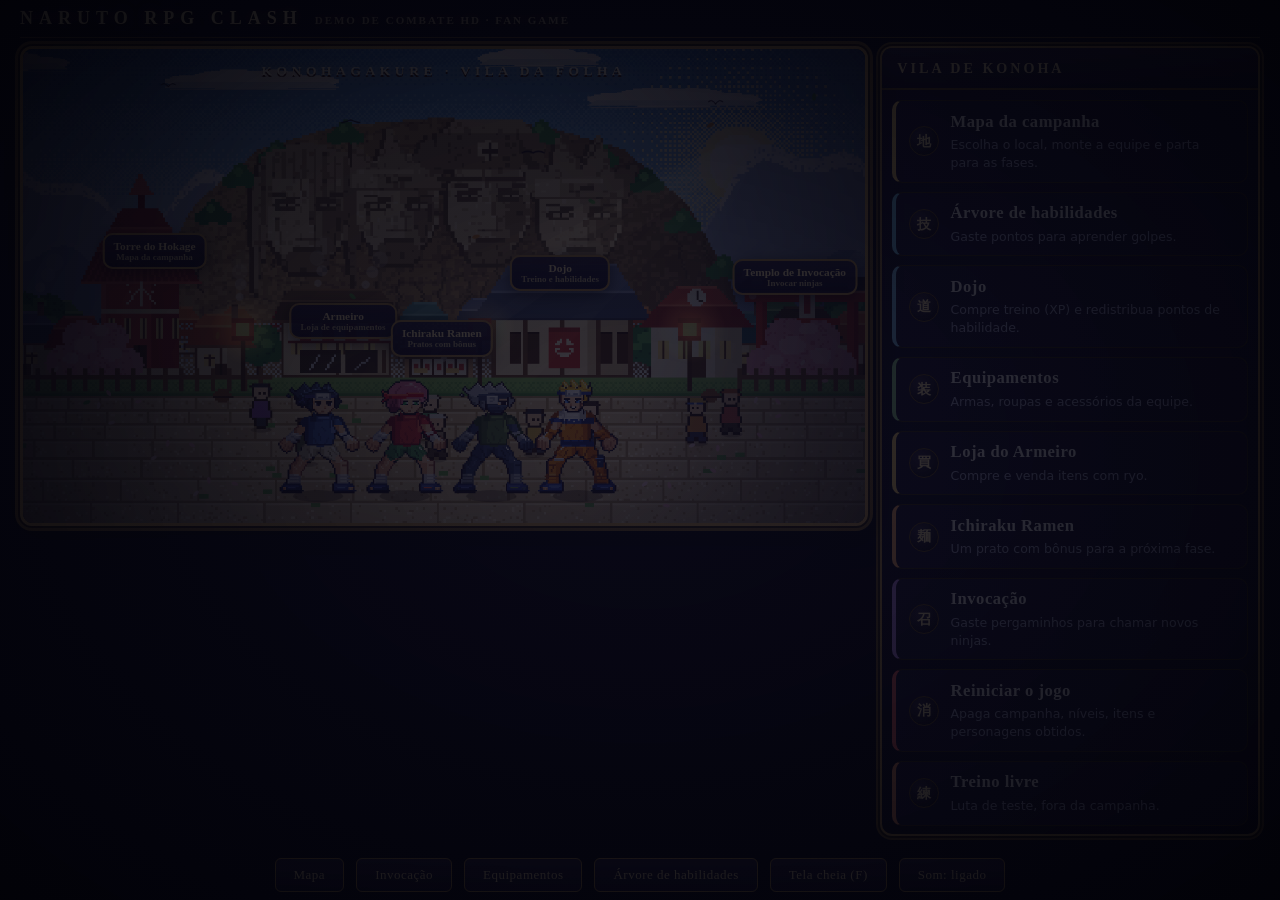
==== commit 1f77b0ab: "Dojo (treino e redistribuir pontos) e Ferreiro (melhorias +1..+5); melhoria agora visivel na mochila" ====
--- a/naruto-demo.html
+++ b/naruto-demo.html
@@ -4,7 +4,7 @@
 <meta charset="utf-8">
 <meta name="viewport" content="width=device-width,initial-scale=1">
 <title>Naruto RPG Clash - Demo HD 3</title>
-<link rel="stylesheet" href="style.css?v=mvbsy9wd">
+<link rel="stylesheet" href="style.css?v=mvbtd0fr">
 </head>
 <body>
 <div id="app">
@@ -31,22 +31,22 @@
 <div class="ctl"><button id="fsbtn">Tela cheia (F)</button><button id="rst">Resetar luta</button><button id="mute">Som: ligado</button><button id="sprbtn">Sasuke: pixel art</button><button id="nmbtn">Jogar como: Sasuke</button></div>
 <div class="note">RPG de turno: escolha um comando no painel (ou tecle o número; Esc volta). Jutsu gasta chakra, Defender corta o próximo dano pela metade e Concentrar recupera chakra. Depois o Naruto contra-ataca. Quem zerar a vida do outro vence.</div>
 </div>
-<script src="pixel/pixgrid.js?v=mvbsy9wd"></script><script src="pixel/sasuke.js?v=mvbsy9wd"></script><script src="pixel/sasuke-guard.js?v=mvbsy9wd"></script><script src="pixel/sasuke-poses.js?v=mvbsy9wd"></script><script src="pixel/sasuke-idle.js?v=mvbsy9wd"></script><script src="pixel/sasuke-run.js?v=mvbsy9wd"></script><script src="pixel/sasuke-throw.js?v=mvbsy9wd"></script><script src="pixel/sasuke-between.js?v=mvbsy9wd"></script><script src="pixel/naruto.js?v=mvbsy9wd"></script><script src="pixel/naruto-bent.js?v=mvbsy9wd"></script><script src="pixel/naruto-fours.js?v=mvbsy9wd"></script><script src="pixel/naruto-run.js?v=mvbsy9wd"></script><script src="pixel/breath.js?v=mvbsy9wd"></script><script src="pixel/gamabunta.js?v=mvbsy9wd"></script><script src="pixel/sasuke-lv2.js?v=mvbsy9wd"></script><script src="pixel/sakura.js?v=mvbsy9wd"></script><script src="pixel/comuns.js?v=mvbsy9wd"></script><script src="pixel/itens.js?v=mvbsy9wd"></script><script src="pixel/kirigakure.js?v=mvbsy9wd"></script><script src="pixel/kakashi.js?v=mvbsy9wd"></script><script src="pixel/ninken.js?v=mvbsy9wd"></script>
-<script src="js/00-data.js?v=mvbsy9wd"></script><script src="js/01-core.js?v=mvbsy9wd"></script>
-<script src="js/02-characters.js?v=mvbsy9wd"></script>
-<script src="js/03-sprites.js?v=mvbsy9wd"></script>
-<script src="js/04-scenery.js?v=mvbsy9wd"></script>
-<script src="js/05-poses.js?v=mvbsy9wd"></script>
-<script src="js/06-attacks-basic.js?v=mvbsy9wd"></script>
-<script src="js/07-soushuken.js?v=mvbsy9wd"></script>
-<script src="js/08-mechanics.js?v=mvbsy9wd"></script>
-<script src="js/09-curse-seal.js?v=mvbsy9wd"></script>
-<script src="js/10-copy-jutsu.js?v=mvbsy9wd"></script>
-<script src="js/11-kyubi.js?v=mvbsy9wd"></script>
-<script src="js/12-state.js?v=mvbsy9wd"></script>
-<script src="js/13-audio.js?v=mvbsy9wd"></script>
-<script src="js/14-fx.js?v=mvbsy9wd"></script>
-<script src="js/15-render.js?v=mvbsy9wd"></script>
-<script src="js/16-commands.js?v=mvbsy9wd"></script><script src="js/17-skilltree.js?v=mvbsy9wd"></script><script src="js/18-inventory.js?v=mvbsy9wd"></script><script src="js/18b-map-art.js?v=mvbsy9wd"></script><script src="js/19-map.js?v=mvbsy9wd"></script><script src="js/20-sakura.js?v=mvbsy9wd"></script><script src="js/21-kakashi.js?v=mvbsy9wd"></script><script src="js/22-demonios.js?v=mvbsy9wd"></script><script src="js/23-gacha.js?v=mvbsy9wd"></script><script src="js/24-fase.js?v=mvbsy9wd"></script><script src="js/25-vila.js?v=mvbsy9wd"></script><script src="js/26-comuns.js?v=mvbsy9wd"></script><script src="js/27-konoha.js?v=mvbsy9wd"></script><script src="js/28-loja.js?v=mvbsy9wd"></script>
+<script src="pixel/pixgrid.js?v=mvbtd0fr"></script><script src="pixel/sasuke.js?v=mvbtd0fr"></script><script src="pixel/sasuke-guard.js?v=mvbtd0fr"></script><script src="pixel/sasuke-poses.js?v=mvbtd0fr"></script><script src="pixel/sasuke-idle.js?v=mvbtd0fr"></script><script src="pixel/sasuke-run.js?v=mvbtd0fr"></script><script src="pixel/sasuke-throw.js?v=mvbtd0fr"></script><script src="pixel/sasuke-between.js?v=mvbtd0fr"></script><script src="pixel/naruto.js?v=mvbtd0fr"></script><script src="pixel/naruto-bent.js?v=mvbtd0fr"></script><script src="pixel/naruto-fours.js?v=mvbtd0fr"></script><script src="pixel/naruto-run.js?v=mvbtd0fr"></script><script src="pixel/breath.js?v=mvbtd0fr"></script><script src="pixel/gamabunta.js?v=mvbtd0fr"></script><script src="pixel/sasuke-lv2.js?v=mvbtd0fr"></script><script src="pixel/sakura.js?v=mvbtd0fr"></script><script src="pixel/comuns.js?v=mvbtd0fr"></script><script src="pixel/itens.js?v=mvbtd0fr"></script><script src="pixel/kirigakure.js?v=mvbtd0fr"></script><script src="pixel/kakashi.js?v=mvbtd0fr"></script><script src="pixel/ninken.js?v=mvbtd0fr"></script>
+<script src="js/00-data.js?v=mvbtd0fr"></script><script src="js/01-core.js?v=mvbtd0fr"></script>
+<script src="js/02-characters.js?v=mvbtd0fr"></script>
+<script src="js/03-sprites.js?v=mvbtd0fr"></script>
+<script src="js/04-scenery.js?v=mvbtd0fr"></script>
+<script src="js/05-poses.js?v=mvbtd0fr"></script>
+<script src="js/06-attacks-basic.js?v=mvbtd0fr"></script>
+<script src="js/07-soushuken.js?v=mvbtd0fr"></script>
+<script src="js/08-mechanics.js?v=mvbtd0fr"></script>
+<script src="js/09-curse-seal.js?v=mvbtd0fr"></script>
+<script src="js/10-copy-jutsu.js?v=mvbtd0fr"></script>
+<script src="js/11-kyubi.js?v=mvbtd0fr"></script>
+<script src="js/12-state.js?v=mvbtd0fr"></script>
+<script src="js/13-audio.js?v=mvbtd0fr"></script>
+<script src="js/14-fx.js?v=mvbtd0fr"></script>
+<script src="js/15-render.js?v=mvbtd0fr"></script>
+<script src="js/16-commands.js?v=mvbtd0fr"></script><script src="js/17-skilltree.js?v=mvbtd0fr"></script><script src="js/18-inventory.js?v=mvbtd0fr"></script><script src="js/18b-map-art.js?v=mvbtd0fr"></script><script src="js/19-map.js?v=mvbtd0fr"></script><script src="js/20-sakura.js?v=mvbtd0fr"></script><script src="js/21-kakashi.js?v=mvbtd0fr"></script><script src="js/22-demonios.js?v=mvbtd0fr"></script><script src="js/23-gacha.js?v=mvbtd0fr"></script><script src="js/24-fase.js?v=mvbtd0fr"></script><script src="js/25-vila.js?v=mvbtd0fr"></script><script src="js/26-comuns.js?v=mvbtd0fr"></script><script src="js/27-konoha.js?v=mvbtd0fr"></script><script src="js/28-loja.js?v=mvbtd0fr"></script>
 </body>
 </html>
--- a/style.css
+++ b/style.css
@@ -483,3 +483,10 @@
 .sbox .rgrid{display:grid;grid-template-columns:repeat(auto-fit,minmax(240px,1fr));gap:12px}
 .sbox .rc{background:#0e0c1e;border:2px solid #6e5424;border-radius:12px;padding:14px;text-align:center}.sbox .rc h4{margin:6px 0 2px;font:700 clamp(16px,1.3vw,21px) Georgia,serif;color:#ffe9b0}.sbox .rc small{color:#a89a78;font:clamp(12px,.95vw,15px) Georgia,serif}
 .sbox .rc .ico.big{float:none;margin:0 auto;width:72px;height:72px;display:block}
+
+.sbox .fup{font-style:normal;font-size:.8em;color:#ffd97a;background:#3a2a08;border:1px solid #b8924a;border-radius:8px;padding:0 6px;margin-left:4px}
+.sbox .dbar{height:10px;background:#201a30;border:1px solid #6e5424;border-radius:5px;overflow:hidden;margin:6px 0 10px}.sbox .dbar i{display:block;height:100%;background:linear-gradient(#ffd97a,#c8801e)}
+.sbox .sdet h5{margin:12px 0 4px;font:700 clamp(13px,1vw,16px) Georgia,serif;color:#ffe9b0;letter-spacing:.08em;text-transform:uppercase}
+.sbox .learn.alt{background:linear-gradient(#5a5a9a,#34346a);color:#fff;border-color:#9a9ad0}
+#dojo{position:fixed;inset:0;z-index:58;background:radial-gradient(#0a0a1acc,#020208f2);display:flex;align-items:center;justify-content:center;padding:12px}#dojo[hidden]{display:none}
+#inv .fup{font-style:normal;font-size:.8em;color:#ffd97a;background:#3a2a08;border:1px solid #b8924a;border-radius:8px;padding:0 6px;margin-left:4px}
